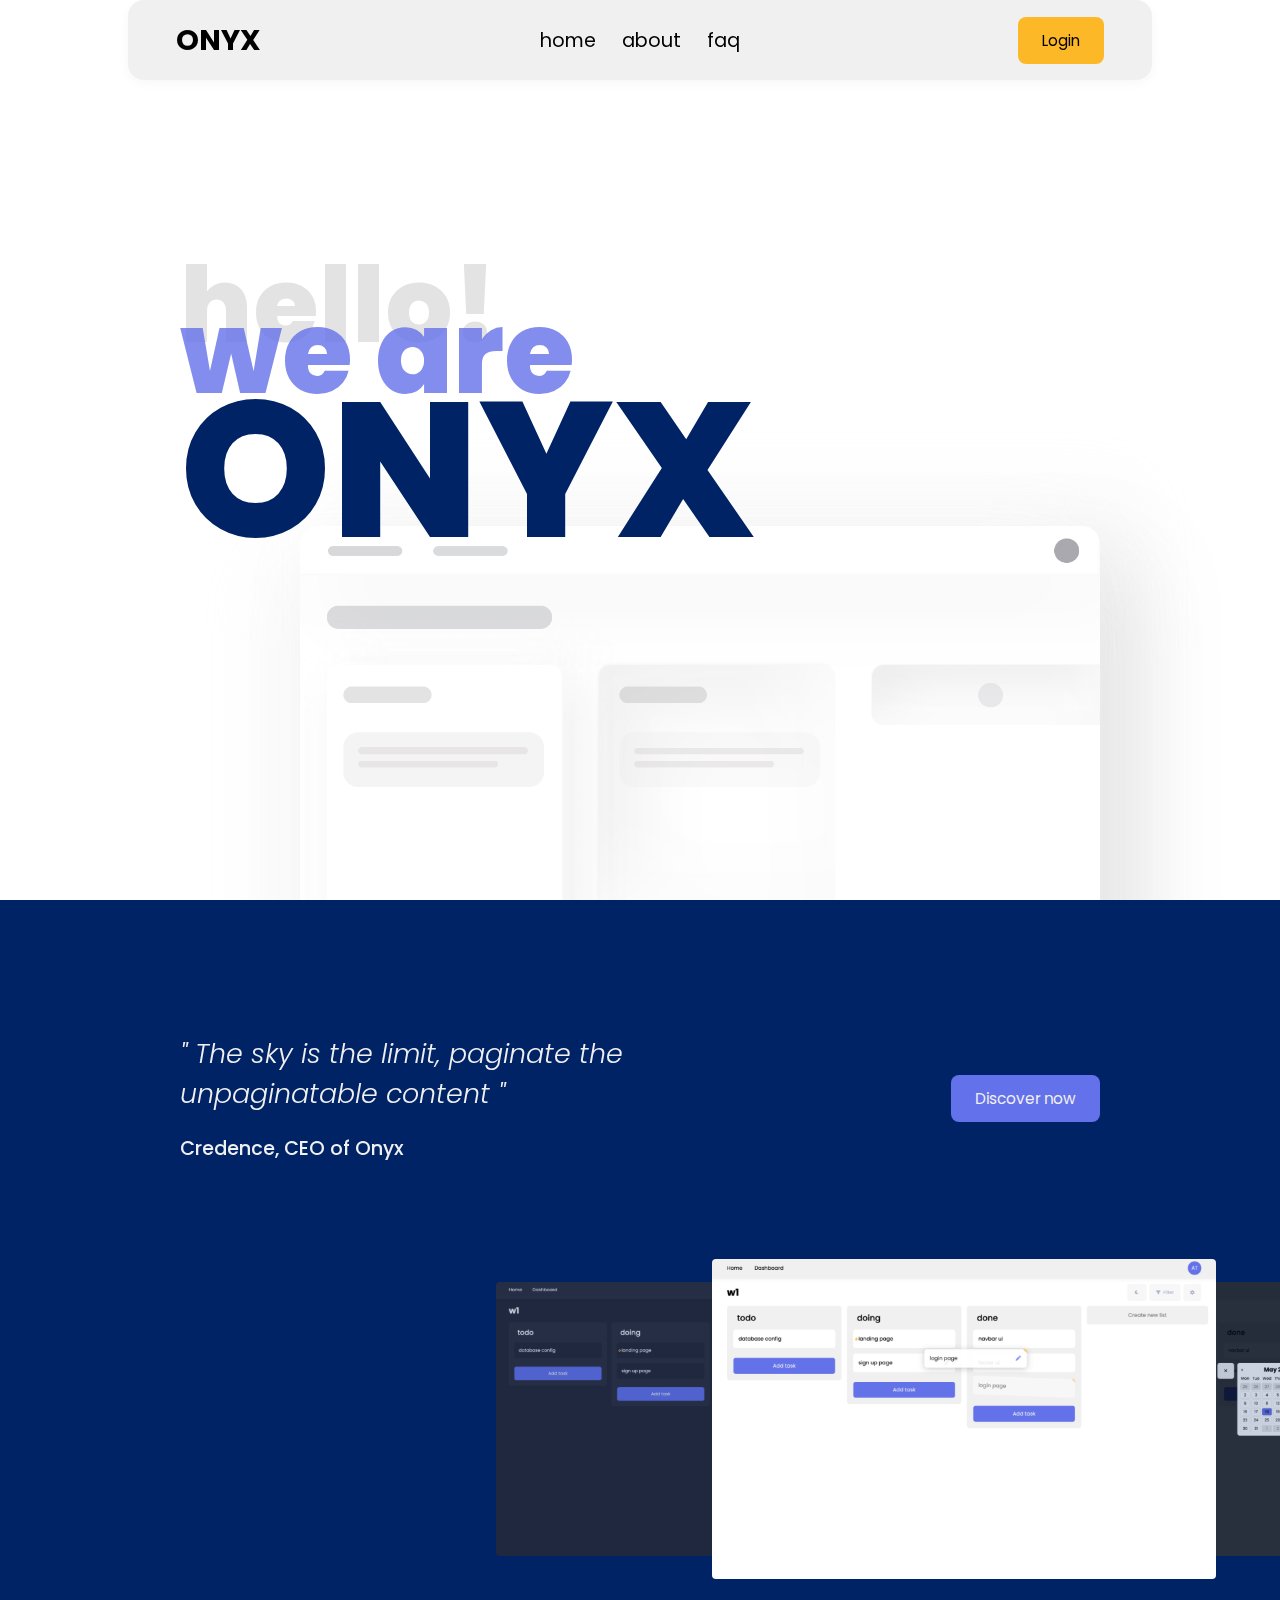
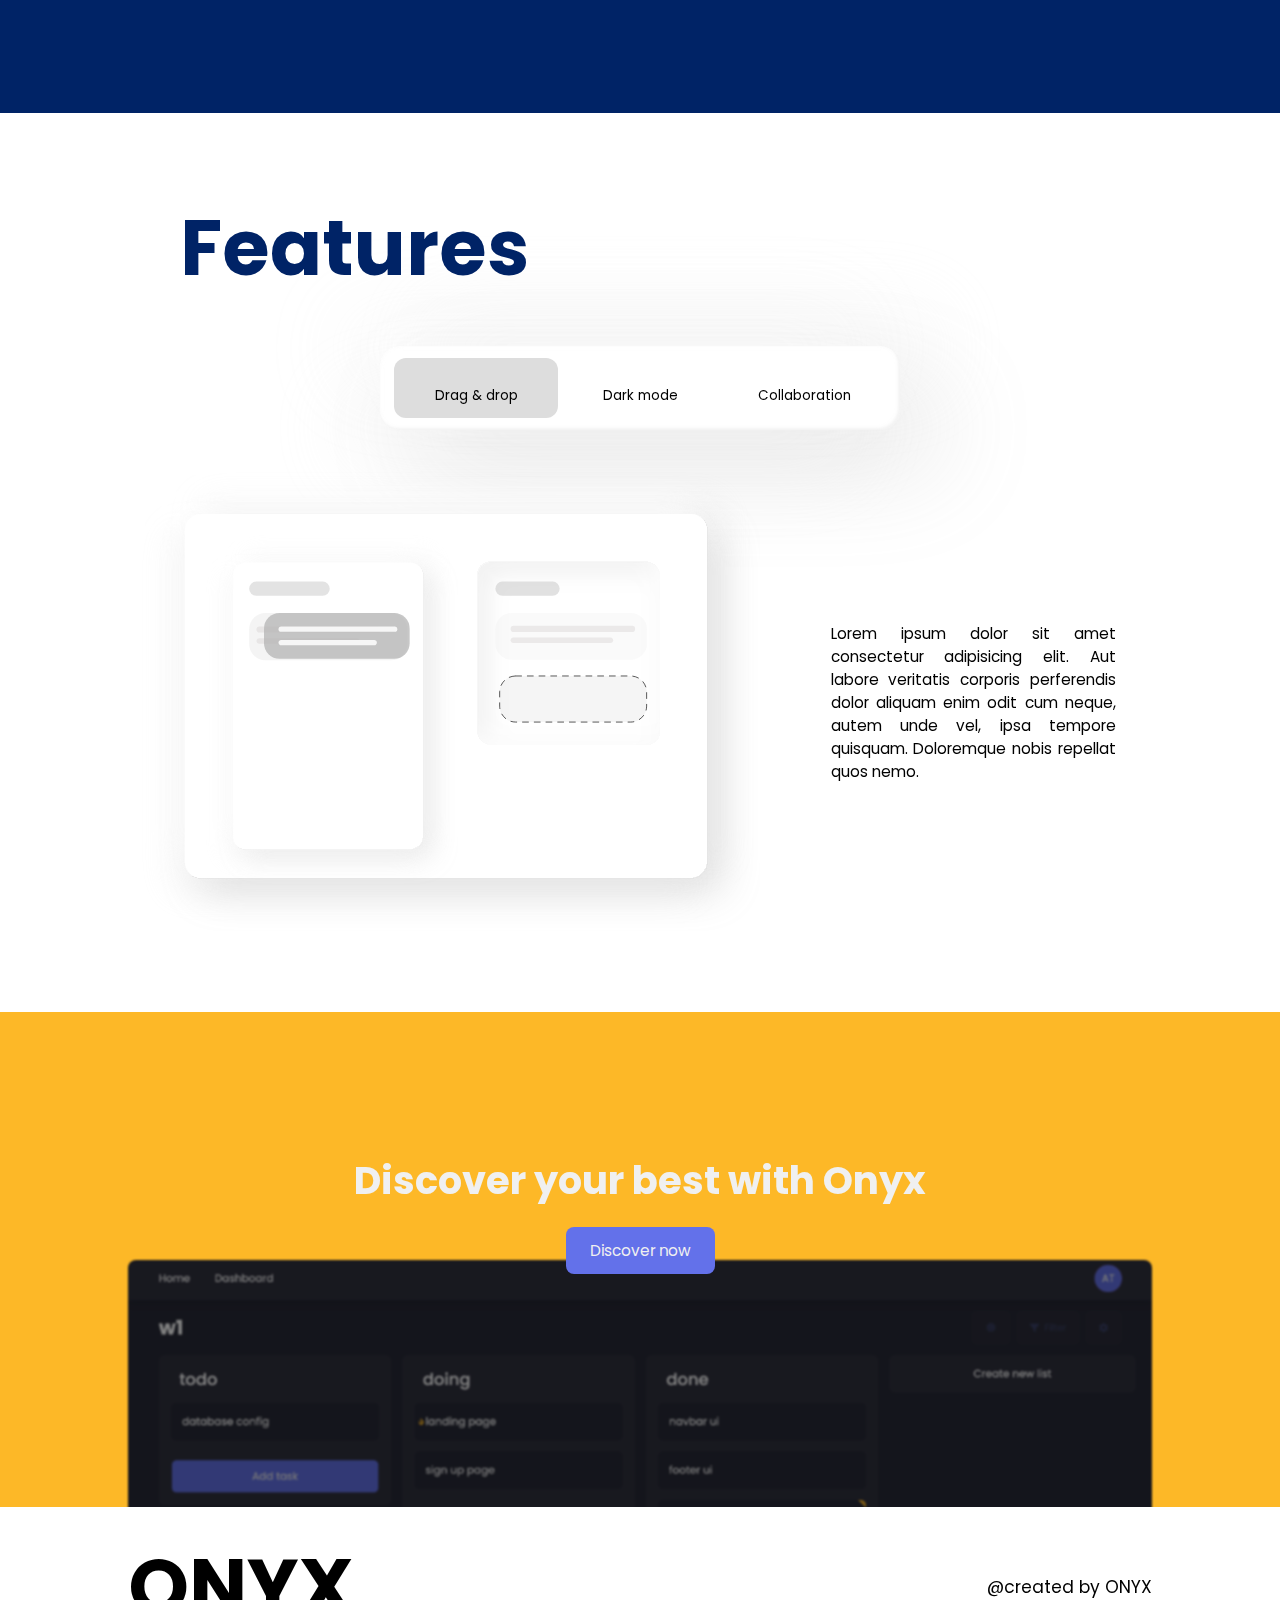
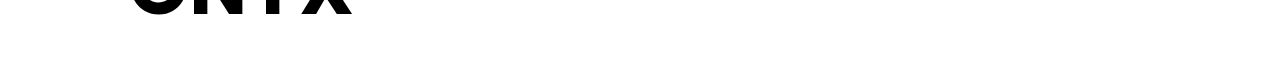
==== index.html @ b0a6ac48 "Fix UI" ====
<!DOCTYPE html>
<html lang="en">
    <head>
        <meta charset="UTF-8" />
        <meta http-equiv="X-UA-Compatible" content="IE=edge" />
        <meta name="viewport" content="width=device-width, initial-scale=1.0" />
        <title>Onyx</title>

        <link rel="preconnect" href="https://fonts.googleapis.com" />
        <link rel="preconnect" href="https://fonts.gstatic.com" crossorigin />
        <link
            href="https://fonts.googleapis.com/css2?family=Poppins:wght@100;300;400;500;600;700;800&display=swap"
            rel="stylesheet"
        />
        <link
            rel="icon"
            href="https://deciem.com/on/demandware.static/Sites-deciem-Site/-/default/dw7f9915df/images/brands-logo/theordinary_black.svg"
            type="image/x-icon"
        />
        <!-- link font awesome -->
        <link
            rel="stylesheet"
            href="https://cdnjs.cloudflare.com/ajax/libs/font-awesome/6.1.1/css/all.min.css"
            integrity="sha512-KfkfwYDsLkIlwQp6LFnl8zNdLGxu9YAA1QvwINks4PhcElQSvqcyVLLD9aMhXd13uQjoXtEKNosOWaZqXgel0g=="
            crossorigin="anonymous"
            referrerpolicy="no-referrer"
        />

        <link rel="stylesheet" href="./assets/css/homepage.css" />
        <link rel="stylesheet" href="./assets/css/homepage-responsive.css" />
        <link rel="stylesheet" href="./assets/css/navbar.css" />
        <link rel="stylesheet" href="./assets/css/base.css" />

        <script src="./assets/js/homepage.js" defer></script>
        <script src="./assets/js/navbar.js" defer></script>
    </head>
    <body>
        <header class="home__header">
            <nav class="home__navbar">
                <div class="navbar__logo">ONYX</div>

                <ul class="navbar__list">
                    <li class="navbar__item">
                        <a href="index.html" class="navbar__link">home</a>
                    </li>
                    <li class="navbar__item">
                        <a href="about.html" class="navbar__link">about</a>
                    </li>
                    <li class="navbar__item">
                        <a href="faq.html" class="navbar__link">faq</a>
                    </li>
                </ul>

                <button class="navbar__login btn">Login</button>
            </nav>
            <div class="navbar__hamburger-wrapper">
                <i class="fa-solid fa-bars navbar__hamburger"></i>
            </div>
        </header>

        <main>
            <section class="home__welcome-wrapper">
                <div class="page__wrapper">
                    <div class="text__wrapper">
                        <p class="welcome__hello-text">hello!</p>
                        <p class="welcome__weare-text">we are</p>
                        <p class="welcome__onyx-text">ONYX</p>
                    </div>
                    <img
                        src="./assets/img/homepage/welcome.png"
                        class="welcome__img flex"
                        alt="welcome.svg"
                    />
                </div>
            </section>
            <div class="space"></div>
            <section class="home__view-wrapper">
                <div class="page__wrapper">
                    <div class="view__text-wrapper">
                        <div class="content__wrapper">
                            <p class="view__text-quote">
                                " The sky is the limit, paginate the unpaginatable
                                content "
                            </p>
                            <p class="view__text-credit">Credence, CEO of Onyx</p>
                        </div>
                        <button class="discover-btn btn">Discover now</button>
                    </div>
                    <div class="view__img-wrapper">
                        <img
                            src="./assets/img/homepage/onyx_1.svg"
                            alt="onyx_1"
                            class="view__img"
                        />
                        <img
                            src="./assets/img/homepage/onyx_2.svg"
                            alt="onyx_2"
                            class="view__img"
                        />
                        <img
                            src="./assets/img/homepage/onyx_3.svg"
                            alt="onyx_3"
                            class="view__img"
                        />
                    </div>
                </div>
            </section>

            <section class="home__feature-wrapper">
                <div class="page__wrapper">
                    <h1 class="feature__heading">Features</h1>

                    <div class="feature__picker-wrapper">
                        <div class="picker__dragndrop picker__item pick">
                            <i class="fa-solid fa-arrows-up-down-left-right"></i>
                            Drag & drop
                        </div>
                        <div class="picker__darkmode picker__item">
                            <i class="fa-solid fa-moon"></i>
                            Dark mode
                        </div>
                        <div class="picker__collaboration picker__item">
                            <i class="fa-solid fa-people-arrows-left-right"></i>
                            Collaboration
                        </div>
                    </div>

                    <div class="feature__content">
                        <div class="feature__img-wrapper">
                            <img
                                src="./assets/img/homepage/dnd.svg"
                                alt="feature__img"
                                class="feature__img"
                            />
                            <img
                                src="./assets/img/homepage/task.svg"
                                alt="feature__helper-img"
                                class="feature__img-helper"
                            />
                        </div>
                        <p class="feature__paragraph">
                            Lorem ipsum dolor sit amet consectetur adipisicing elit.
                            Aut labore veritatis corporis perferendis dolor aliquam
                            enim odit cum neque, autem unde vel, ipsa tempore
                            quisquam. Doloremque nobis repellat quos nemo.
                        </p>
                    </div>
                </div>
            </section>

            <section class="home__prefooter-wrapper">
                <div class="page__wrapper">
                    <div class="home__prefooter">
                        <h1 class="prefooter__heading">
                            Discover your best with Onyx
                        </h1>
                        <button class="discover-btn btn prefooter__btn" src="./login2.html">
                            Discover now
                        </button>
                    </div>
                    <img
                        src="./assets/img/homepage/onyx_1.png"
                        alt="prefooter__img"
                        class="prefooter__img"
                    />
                </div>
            </section>
        </main>

        <footer class="footer">
            <div class="footer-wrapper">
                <div class="footer__logo">ONYX</div>
                <div class="footer__text">@created by ONYX</div>
            </div>
        </footer>
    </body>
</html>
---- assets/css/homepage.css ----
@import url("./navbar.css");
@import url("./navbar-responsive.css");
@import url("./homepage-responsive.css");
.line{
    /* display: none; */
    top: 76px;
    /* left: 459px;
    width: 65px; */
    position: fixed;
    height: 4px;
    background-color: var(--yellow);
    z-index: 1000;
}
.page__wrapper{
    max-width: 1000px;
    margin: 0 auto;
}
.space{
    height: 100vh;
}
.home__welcome-wrapper {
    position: fixed;
    top: 0;
    bottom: 0;
    z-index: -1;
    display: flex;
    flex-direction: column;
    min-width: 100%;
    margin-top: 14vh;
    /* height: auto; */
    /* position: relative; */
    overflow: hidden;
}
.text__wrapper{
    padding-left: 40px;
    position: relative;
    height: 400px;
}
.welcome__hello-text,
.welcome__weare-text,
.welcome__onyx-text {
    transform-style: preserve-3d;
    position: absolute;
    /* margin: 0 auto; */
    width: 100%;
    text-align: left;
    font-weight: 800;
    font-size: 12rem;
}

.welcome__hello-text {
    top: 100px;
    color: var(--gray);
    font-size: 11rem;
    animation: fadeIn 0.2s ease-in-out;
    z-index: -1;
    transition: 0.2s;
    opacity: 80%;
}

.welcome__weare-text {
    top: 140px;  
    color: var(--soft-pink);
    animation: fadeIn 0.6s ease-in-out;
    transition: 0.4s;
    opacity: 80%;
}

.welcome__onyx-text {
    top: 200px;
    color: var(--pink-color);
    font-size: 20rem;
    animation: fadeIn 0.9s ease-in-out;
    transition: 0.8s;
    z-index: 100;
}

.welcome__img {
    /* position: absolute; */
    width: 80%;
    top: 420px;
    left: 0;
    right: 0;
    /* margin: 0 auto; */
    margin-left: auto;
    margin-right: 0;
    margin-right: 40px;
    box-shadow: -35px 35px 70px rgba(224, 224, 224, 0.2), 35px -35px 70px rgba(224, 224, 224, 0.2), -35px -35px 70px rgba(255, 255, 255, 0.9), 35px 35px 88px rgba(224, 224, 224, 0.9), inset 1px 1px 2px rgba(255, 255, 255, 0.3), inset -1px -1px 2px rgba(224, 224, 224, 0.5);
    border-radius: 18px;
    animation: fadeIn 1.2s ease-in-out;
    /* transform: translateZ(-1px) scale(2);
    
    perspective: 300px; */
    z-index: -1;
}

.home__view-wrapper {
    height: auto;
    background-color: var(--pink-color);
    padding-bottom: 14rem;
    padding-top: 14rem;
}

.view__text-wrapper {
    /* width: 80%; */
    margin: 0 40px;
    display: flex;
    justify-content: space-between;
    align-items: center;
    /* gap: 180px; */
}

.view__text-quote {
    font-size: 2.8rem;
    color: var(--white);
    word-wrap: break-word;
    width: 80%;
    font-weight: 300;
    font-style: italic;
}

.view__text-credit{
    font-size: 2rem;
    color: var(--white);
    font-weight: 500;
    margin-top: 20px;
    /* text-align: right; */
}

.discover-btn {
    padding: 12px 24px;
    font-size: 1.8rem;
    background-color: var(--soft-pink);
    color: var(--white);
    z-index: 30;
    white-space: nowrap;
    /* position: relative; */
}

.view__img-wrapper {
    display: flex;
    align-items: center;
    justify-content: space-evenly;
    margin: 0 auto;
    padding: 10rem 40px 0;
    width: 80%;
}

.view__img {
    width: 70%;
    position: relative;
    border-radius: 4px;
}

.view__img:nth-child(1) {
    width: 60%;
    z-index: 3;
    transform: translateX(50%);
    opacity: 80%;
}

.view__img:nth-child(2) {
    z-index: 4;
    /* transform: scale(1.2); */
}

.view__img:nth-child(3) {
    width: 60%;
    z-index: 3;
    transform: translateX(-50%);
    opacity: 80%;
}

.home__feature-wrapper {
    /* height: 100vh; */
    display: flex;
    flex-direction: column;
    /* width: 80%; */
    /* margin: 0 auto; */
    padding: 8rem 2rem;
    background-color: var(--white-color);
}

.feature__heading {
    margin-left: 40px;
    font-size: 8rem;
    color: var(--pink-color);
    /* width: 100%; */
    text-align: left;
    /* margin-bottom: 48px; */
}

.feature__picker-wrapper {
    background-color: var(--white-color);
    display: grid;
    /* height: auto; */
    grid-template-columns: 1fr 1fr 1fr;
    margin: 40px 24% 20px;
    border-radius: 20px;
    padding: 12px 14px;
    /* gap: 18px; */
    box-shadow: -40px 40px 80px rgba(231, 231, 231, 0.2), 40px -40px 80px rgba(231, 231, 231, 0.2), -40px -40px 80px rgba(251, 251, 251, 0.9), 40px 40px 100px rgba(231, 231, 231, 0.9), inset 2px 2px 3px rgba(251, 251, 251, 0.3), inset -2px -2px 3px rgba(231, 231, 231, 0.5);
}

.picker__item {
    display: grid;
    place-items: center;
    font-size: 1.4rem;
    padding: 12px 0;
    /* padding: 8px 16px; */
}

.picker__item:hover {
    cursor: pointer;
    opacity: 0.7;
}
.pick{
    background-color: var(--gray);
    border-radius: 12px;
    transition: 0.3s;
}
.picker__item i {
    font-size: 2rem;
    padding: 8px;
}

.feature__content {
    padding-top: 2rem;
    display: grid;
    grid-template-columns: 2fr 1fr;
    width: 100%;
}

.feature__img {
    max-width: 620px;
}

.feature__img-helper {
    width: 146px;
    position: absolute;
    top: 144px;
    left: 124px;
    animation: flyTask 1.5s ease-in-out infinite alternate;
}

.feature__img-wrapper {
    position: relative;
}

.feature__paragraph {
    display: grid;
    padding: 24px;
    place-items: center;
    text-align: justify;
    font-size: 1.6rem;
}

.home__prefooter-wrapper {
    height: 55vh;
    padding-top: 140px;
    background-color: var(--yellow);
    display: grid;
    position: relative;
    overflow: hidden;
}

.home__prefooter {
    display: grid;
    place-items: center;
}

.prefooter__heading {
    font-size: 4rem;
    text-align: center;
    color: var(--white);
    z-index: 30;
    padding-bottom: 18px;
}

.prefooter__img {
    width: 80%;
    margin: 0 auto;
    border-radius: 8px;
    position: absolute;
    top: 50%;
    left: 0;
    right: 0;
    filter: blur(1px) brightness(50%);
}

.prefooter__btn {
    background-color: var(--soft-pink);
}


footer {
    height: 160px;
    width: 100%;
    background-color: var(--white-color);
}

.footer-wrapper {
    width: 80%;
    display: flex;
    margin: 0 auto;
    justify-content: space-between;
    align-items: center;
    height: 100%;
}

.footer__logo {
    font-size: 8rem;
    font-weight: bold;
}

.footer__text {
    font-size: 1.8rem;
}

@keyframes flyTask {
    from {
    } to {
        transform: translateY(56px) translateX(236px);
    }
}

@keyframes fadeIn {
    from {
        opacity: 0;
    } to {
        opacity: 1;
    }
}
---- assets/css/homepage-responsive.css ----
@media (max-width: 768px) {

    .home__welcome-wrapper {
        height: 100vh;
    }

    .welcome__hello-text {
        top: 180px;

        font-size: 7rem;
    }
    .welcome__weare-text {
        top: 208px;

        font-size: 8rem;
    }
    .welcome__onyx-text {
        top: 240px;
        font-size: 12rem;
    }

    .welcome__img {
        top: 380px;
    }

    .home__feature-wrapper {
        width: 100%;
        padding: 2rem;
    }

    .view__text-wrapper {
        padding-top: 10rem;
        flex-direction: column;
    }

    .view__text-quote {
        width: 90%;
        padding-bottom: 32px;
        text-align: center;
    }

    .view__img-wrapper {
        padding-top: 10rem;
    }

    .view__img:nth-child(1) {
        transform: scale(1.5);
    
    }
    
    .view__img:nth-child(2) {
        transform: scale(1.8);

    }
    
    .view__img:nth-child(3) {
        transform: scale(1.5);

    }

    .feature__picker-wrapper {
        gap: 4px;
        min-width: 100%;
        padding: 18px 48px;
    }

    .picker__item {
        padding: 0;
        text-align: center;
    }

    .feature__content {
        grid-template-columns: 1fr;
        justify-items: center;
        margin: 0 auto;
    }

    .feature__img-wrapper {
        object-position: center;
    }

    .feature__img {
        width: 300px;
    }

    .feature__paragraph {
        font-size: 1.4rem;
    }

    .feature__img-helper {
        width: 70px;
        top: 80px;
        left: 80px;
    }

    .prefooter__heading {
        font-size: 3rem;
        width: 90%;
    }

    .footer__logo {
        font-size: 4rem;
    }


    @keyframes flyTask {
        from {
        } to {
            transform: translateY(20px) translateX(70px);
        }
    }
}
---- assets/css/navbar.css ----
.home__header {
    width: 100%;
}

.home__navbar {
    display: flex !important;
    justify-content: space-between;
    align-items: center;
    padding: 0 48px;
    width: 80%;
    margin: 0;
    height: 80px;
    margin: 0 auto;
    position: fixed;
    z-index: 1000;
    top: 0;
    left: 0;
    right: 0;
    border-radius: 16px;
    background-color: var(--white);
    box-shadow: var(--task-shadow);
}

.navbar__logo {
    font-weight: bold;
    font-size: 3rem;
}

.navbar__list {
    list-style: none;
    position: absolute;
    right: 50%;
    transform: translateX(50%);
    display: flex;
    gap: 18px;
    margin: 0 auto !important;
}

.navbar__item {
    font-size: 1.4rem;
}

.navbar__link {
    display: block;
    text-decoration: none;
    font-size: 2rem;
    margin: 0 4px;
    color: var(--black);
    font-weight: 400;
}

.navbar__link:hover {
    cursor: pointer;
    opacity: 0.7;
}

.navbar__login {

    background-color: var(--yellow);
    padding: 12px 24px;
}

.navbar__hamburger-wrapper {
    position: fixed;
    font-size: 2rem;
    color: var(--yellow);
    background-color: var(--pink-color);
    border-radius: 0 8px 8px 0;
    left: 0;
    display: none;
    place-items: center;
    z-index: 1000;
    height: 48px;
    width: 48px;
    top: 12px;
}

.navbar__hamburger-wrapper i {
    display: block;
}

.navbar__hamburger-wrapper:hover {
    cursor: pointer;
}

@media (min-width: 769px) {
    .home__navbar {
        display: flex;
    }
}

@media (max-width: 768px) {
    .navbar__hamburger-wrapper {
        display: grid;
    }

    .home__navbar {
        flex-direction: column;
        justify-content: center;
        width: 100%;
        border-radius: 0;
        box-shadow: none;
        display: none;
    }

    .navbar__list {

        position: fixed;
        top: 80px;
        flex-direction: column;
        width: 100%;
        background-color: var(--white);
        gap: 0;
    }

    .navbar__item {
        padding: 0 18px;
        display: grid;
        place-items: center;
        width: 100%;
        text-align: center;
        height: 80px;
        border-top: 1px solid var(--gray);
    }

    .navbar__link {
        line-height: 80px;
        width: 100%;
    }

    .navbar__login {

        width: 100%;
        position: fixed;
        border-radius: 0;
        top: 320px;
        height: 80px;

    }

    
}
---- assets/css/base.css ----
*, *::before, *::after {
    margin: 0;
    padding: 0;
    box-sizing: border-box;
}
html{
    font-family: "Poppins", sans-serif !important;
    font-size: 60% !important;
    width: 100%;
    overflow: auto;
    scroll-behavior: smooth;
}
body {
    overflow: auto;
}
:root {
    --border-main: 8px;
    --border-sub: 8px;
    --button-border: 8px;
    --blue: #1b73e7;
    --black: #000;
    --white: #f0f0f0;
    --dark-light-white: #f1f1f1;
    --constant-white: #f1f1f1;
    --light-blue: #C4DBFA;
    --figma-gray: #f1f1f1;
    --gray: #dddddd;
    --lm-only-gray: #F7F7F7;
    --focus-gray: #ccc;
    --dark-gray: #757575;
    --red: #8C2F39;
    --light-red: #f87ea1;
    --alt-blue: #f5f8ff;
    --tan: #fffbf1;
    --task-color: #ffffff;
    --box-shadow: -24px 24px 48px rgba(217, 217, 217, 0.2), 24px -24px 48px rgba(217, 217, 217, 0.2), -24px -24px 48px rgba(255, 255, 255, 0.9), 24px 24px 60px rgba(217, 217, 217, 0.9), inset 1px 1px 2px rgba(255, 255, 255, 0.3), inset -1px -1px 2px rgba(217, 217, 217, 0.5);
    --box-shadow-engrave: 1px 1px 2px rgba(255, 255, 255, 0.3), -1px -1px 2px rgba(217, 217, 217, 0.5), inset -15px 15px 30px rgba(217, 217, 217, 0.2), inset 15px -15px 30px rgba(217, 217, 217, 0.2), inset -15px -15px 30px rgba(255, 255, 255, 0.9), inset 15px 15px 38px rgba(217, 217, 217, 0.9);
    --task-shadow: rgba(0, 0, 0, 0.034) 0px 3px 12px;
    --nav-shadow: rgba(17, 12, 46, 0.15) 0px 48px 100px 0px;

    /* Default color */
    --white-color: #ffffff;
    --pink-color: #002366;
    --hard-pink: #4E589C;
    --soft-pink: #6371EA;
    --dark: #282937;
    --yellow: #FDB827;
    --red-pastel: #D45B4A;

    /* size */
    --user-nav-height: 64px;
    --nav-height: 10rem;
    --nav-position-top: 0rem;
    --feature-bar-width: 20.6rem;
}
[data-theme="dark"] {
    --task-color: #282937;
    --white: #30313E;
    --white-color: #282937;
    --black: #fff;
    --gray: #282937;
    --dark-gray: #fff;
    --lm-only-gray: #fff;
    --blue: #fff;
    --box-shadow: -15px 15px 30px rgba(28, 29, 39, 0.2), 15px -15px 30px rgba(28, 29, 39, 0.2), -15px -15px 30px rgba(52, 53, 72, 0.9), 15px 15px 38px rgba(28, 29, 39, 0.9), inset 1px 1px 2px rgba(52, 53, 72, 0.3), inset -1px -1px 2px rgba(28, 29, 39, 0.5);
    --box-shadow-engrave: 0;
    --task-shadow: rgba(0, 0, 0, 0.103) 0px 5px 15px 0px;
}

.noselect {
    -webkit-touch-callout: none; /* iOS Safari */
      -webkit-user-select: none; /* Safari */
       -khtml-user-select: none; /* Konqueror HTML */
         -moz-user-select: none; /* Old versions of Firefox */
          -ms-user-select: none; /* Internet Explorer/Edge */
              user-select: none; /* Non-prefixed version, currently
                                    supported by Chrome, Edge, Opera and Firefox */
  }

html {
    -ms-overflow-style: -ms-autohiding-scrollbar;
}
.white{
    color: var(--white) !important;
}
.black{
    color: var(--black) !important;
}
.logo-font {
    font-family: 'Poppins', sans-serif;
    font-size: 4rem;
    font-weight: bolder;
    color: black;
    text-transform: uppercase;
}
.input-box{
    height: 100%;
    width: 30rem;
    padding: 2.25rem 2.5rem;
    margin: 0;
    border-radius: 25px;
    border: none;
}
.btn {
    border: none;
    border-radius: 8px;
    font-size: 1.6rem;
    font-weight: 400;
    font-family: 'poppins', sans-serif;
    text-align: center;
}

.btn:hover {
    transform: scale(1.04);
    cursor: pointer;
}

textarea {
    font-family: "Poppins", sans-serif !important;
    font-size: 62.5%;
    font-size: 1.4rem;
    min-height: fit-content;
}
.relative{
    position: relative;
}

.flex {
    display: flex !important;
}
.flex-center {
    align-items: center;
    justify-content: center;
}
.flex-center-leftside {
    align-items: center;
    justify-content: flex-start;
}
.flex-center-rightside {
    align-items: center;
    justify-content: flex-end;
}
.flex-center-spacebtw {
    align-items: center;
    justify-content: space-between;
}

.toast-wrapper {
    width: 100%;
    height: 64px;
    display: flex;
    flex-direction: column;
    align-items: center;
    justify-content: center;
    position: absolute;
    background-color: transparent;
    bottom: 0px;
    z-index: 9999;
    left: 0;
    right: 0;
}

.toast {
    position: relative;
    padding: 0 32px;
    background-color: var(--light-red);
    width: 100%;
}

.toast-message {
    font-weight: 400;
    line-height: 64px;
    height: 100%;
    color: var(--white);
}

.toast::before {
    content: "";
    border: 4px solid var(--red);
    position: absolute;

    left: 0;
    top: 0;
    bottom: 0;

}

.enable {
    display: block !important;
    transition: 0.3s;
}

.disable {
    display: none !important;
    transition: 1s !important;
}

::-webkit-scrollbar {
    width: 8px;
    border-radius: 16px;
    height: 8px;
    display: none;
}

::-webkit-scrollbar-track {
    background: transparent !important;
}

::-webkit-scrollbar-thumb {
    background: var(--gray);
    border-radius: 16px;
    
}

::-webkit-scrollbar-thumb:hover {
    background: var(--purple) !important;
}

.loading-wrapper {
    width: 100%; 
    height: 100vh;
    display: grid;
    position: absolute;
    z-index: 2;
    place-items: center;
    background-color: var(--white);
    visibility: visible;
    /* opacity: 1; */
    transition: all 0.3s linear;
}

.square-loading {
    width: 100px;
    height: 100px;
    background-color: var(--purple);
    border-radius: 8px;
    animation: flip 1.2s ease-in-out infinite;
}

@keyframes fadeOut {
    from {
        opacity: 1;
    }
    to {
        opacity: 0;
    }
}

@keyframes flip {
   0% {
      transform: perspective(200px) rotateX(0) rotateY(0);
   }

   50% {
      transform: perspective(200px) rotateX(180deg) rotateY(0);
   }

   100% {
      transform: perspective(200px) rotateX(180deg) rotateY(180deg);
   }
}
.input-field{
    width: 100%;
    box-sizing: border-box;
    height: 1rem;
    border-radius: 25px;
    font-size: 17px;
    font-weight: 300;
    padding: 2.5rem;
}

input {
    font-family: "Poppins", sans-serif !important;

}
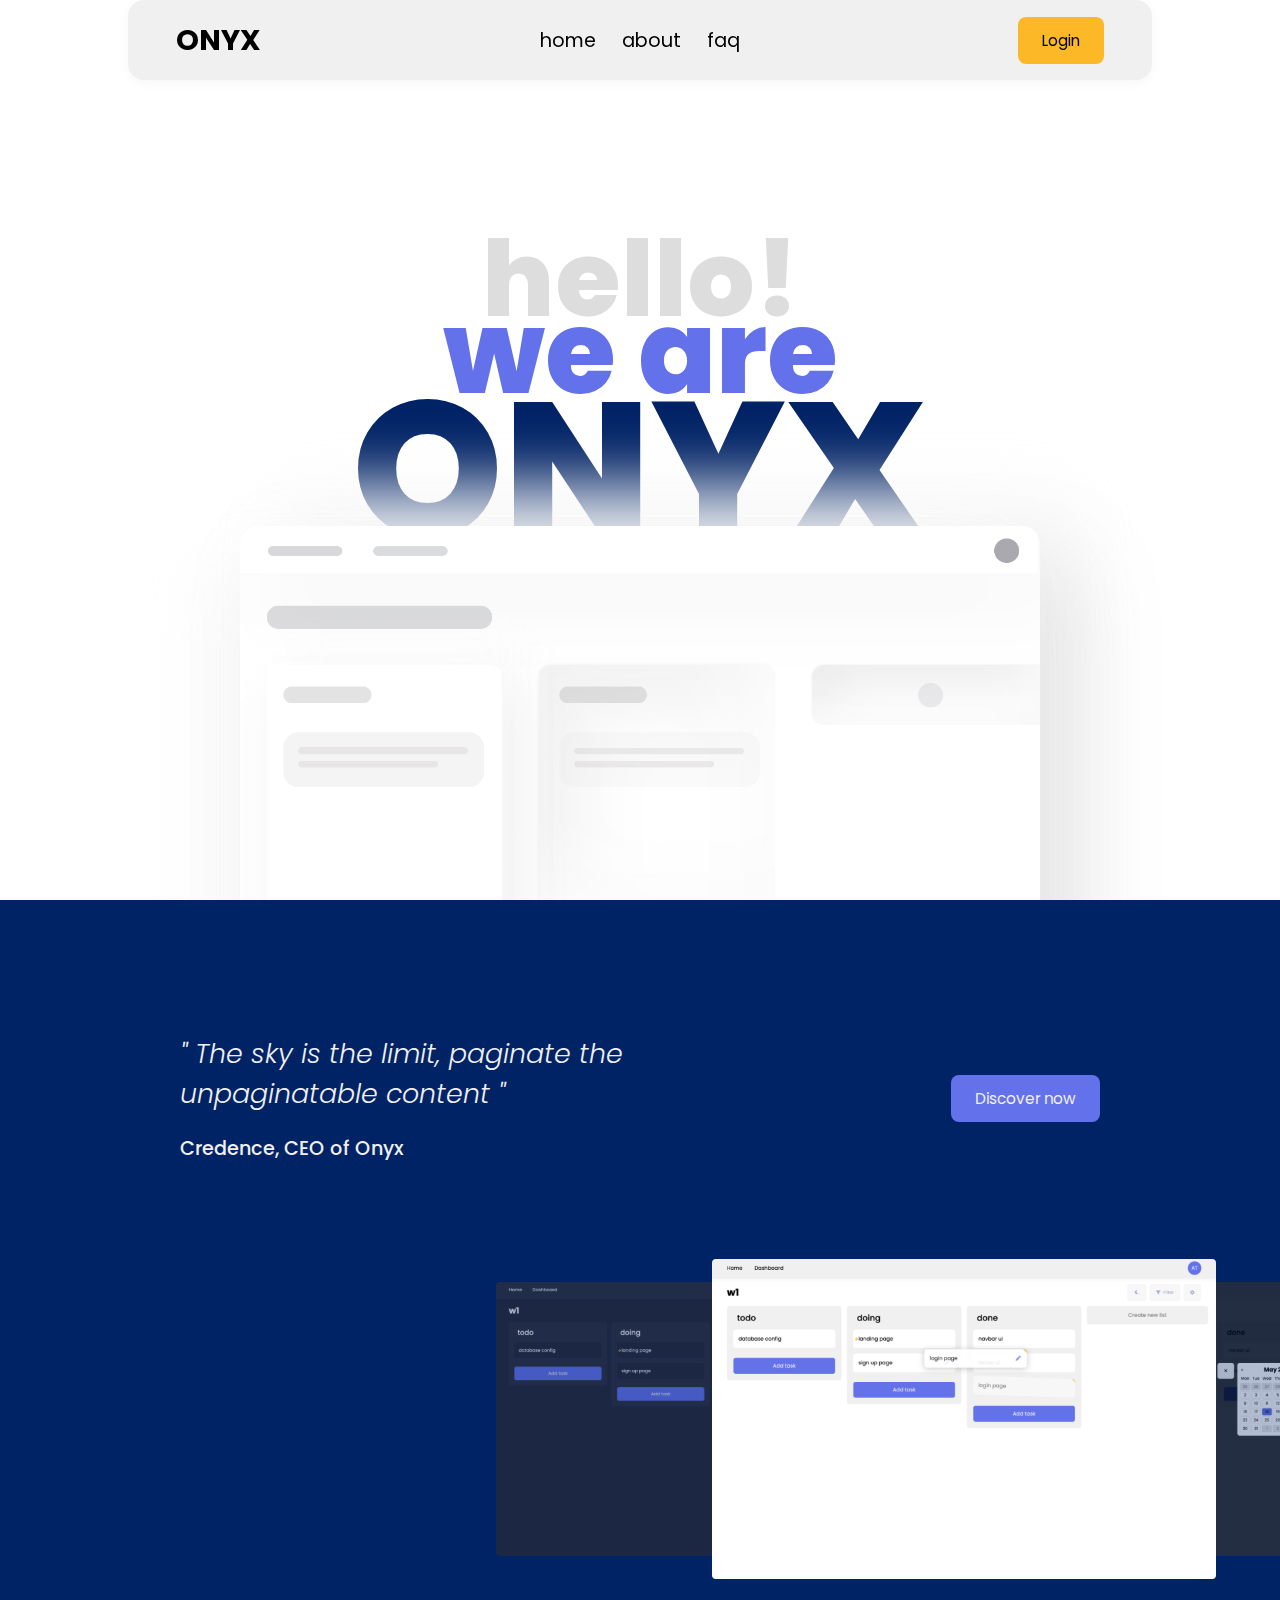
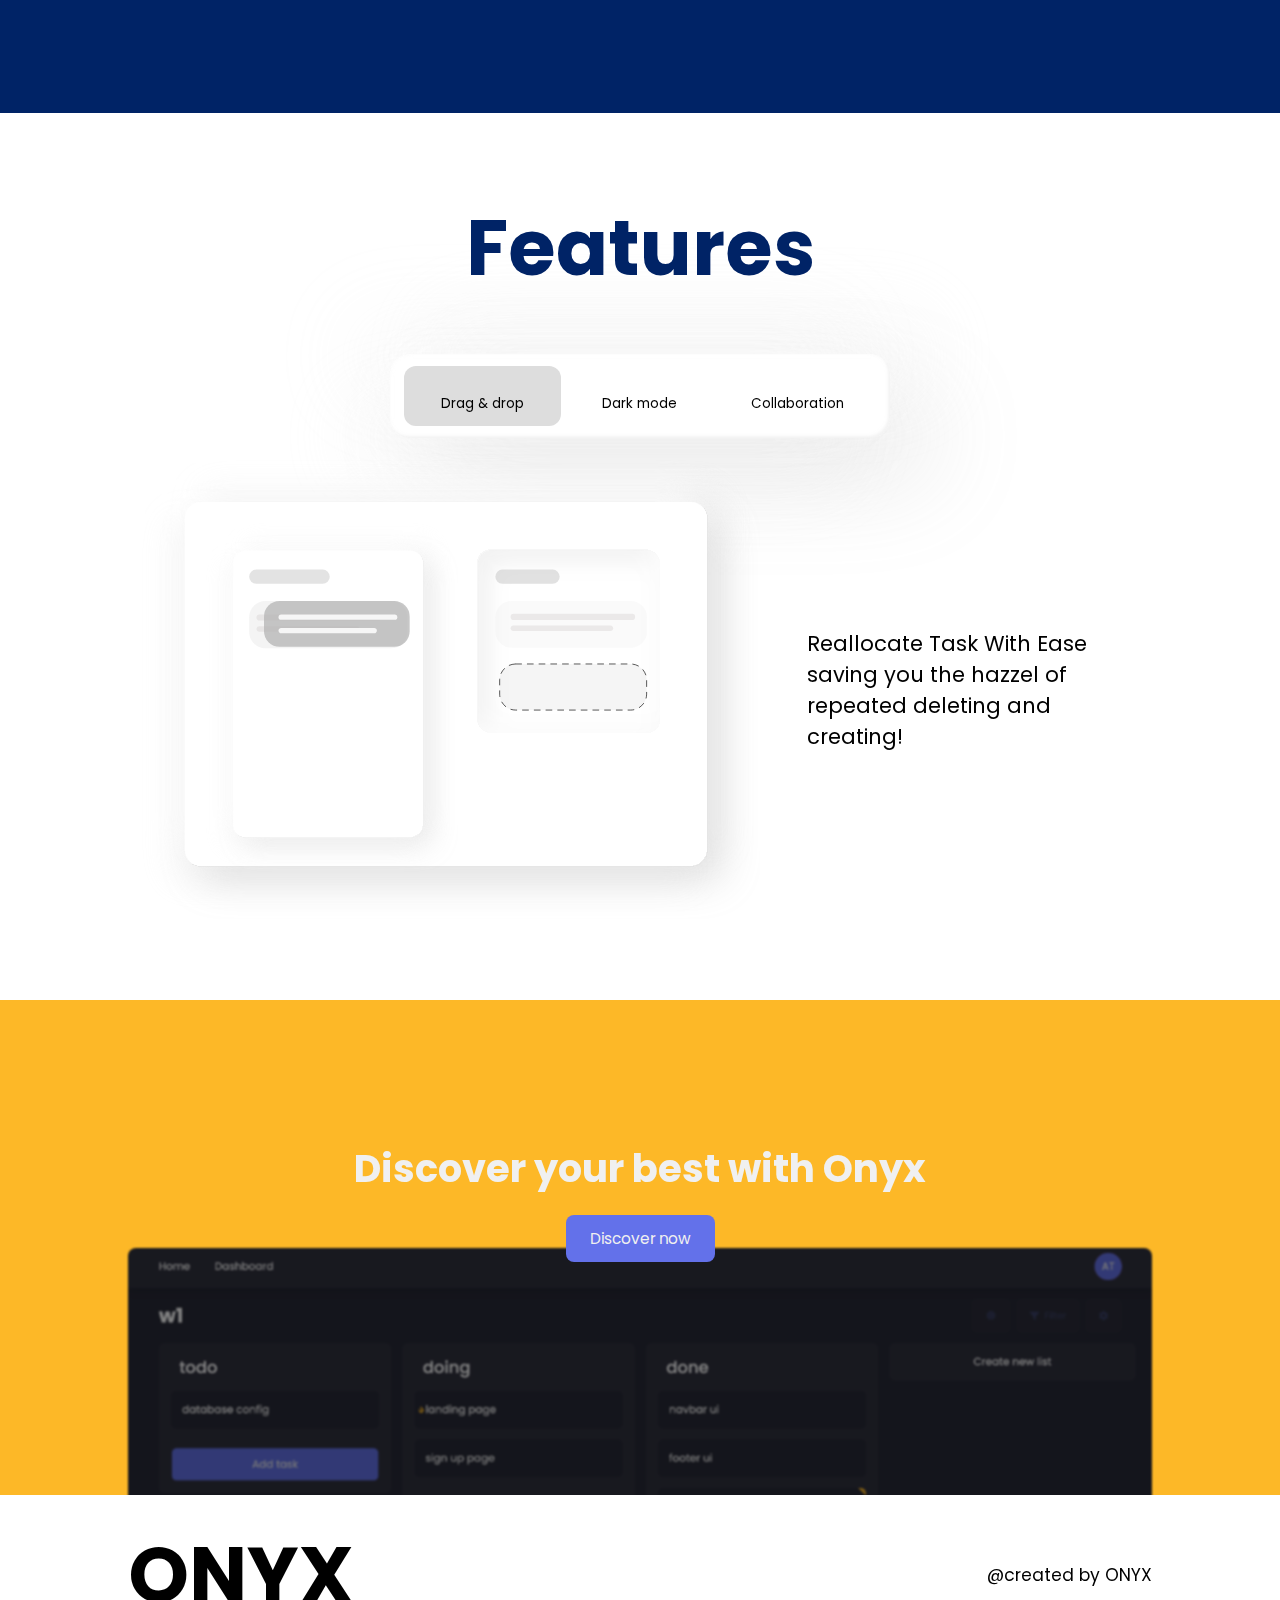
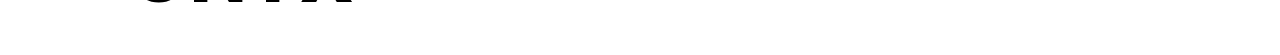
==== commit dc9bfe77: "Fix" ====
--- a/index.html
+++ b/index.html
@@ -4,6 +4,10 @@
         <meta charset="UTF-8" />
         <meta http-equiv="X-UA-Compatible" content="IE=edge" />
         <meta name="viewport" content="width=device-width, initial-scale=1.0" />
+        <meta http-equiv='cache-control' content='no-cache'>
+        <meta http-equiv='expires' content='-1'>
+        <meta http-equiv='pragma' content='no-cache'>
+
         <title>Onyx</title>
 
         <link rel="preconnect" href="https://fonts.googleapis.com" />
@@ -31,6 +35,7 @@
         <link rel="stylesheet" href="./assets/css/navbar.css" />
         <link rel="stylesheet" href="./assets/css/base.css" />
 
+        <script src="./assets/js/config.js" defer></script>
         <script src="./assets/js/homepage.js" defer></script>
         <script src="./assets/js/navbar.js" defer></script>
     </head>
@@ -68,7 +73,7 @@
                     </div>
                     <img
                         src="./assets/img/homepage/welcome.png"
-                        class="welcome__img flex"
+                        class="welcome__img"
                         alt="welcome.svg"
                     />
                 </div>
@@ -139,10 +144,7 @@
                             />
                         </div>
                         <p class="feature__paragraph">
-                            Lorem ipsum dolor sit amet consectetur adipisicing elit.
-                            Aut labore veritatis corporis perferendis dolor aliquam
-                            enim odit cum neque, autem unde vel, ipsa tempore
-                            quisquam. Doloremque nobis repellat quos nemo.
+                            Reallocate Task With Ease saving you the hazzel of repeated deleting and creating!
                         </p>
                     </div>
                 </div>
--- a/assets/css/homepage.css
+++ b/assets/css/homepage.css
@@ -1,6 +1,4 @@
-@import url("./navbar.css");
-@import url("./navbar-responsive.css");
-@import url("./homepage-responsive.css");
+
 .line{
     /* display: none; */
     top: 76px;
@@ -12,6 +10,7 @@
     z-index: 1000;
 }
 .page__wrapper{
+    width: 100%;
     max-width: 1000px;
     margin: 0 auto;
 }
@@ -27,12 +26,9 @@
     flex-direction: column;
     min-width: 100%;
     margin-top: 14vh;
-    /* height: auto; */
-    /* position: relative; */
     overflow: hidden;
 }
 .text__wrapper{
-    padding-left: 40px;
     position: relative;
     height: 400px;
 }
@@ -41,29 +37,27 @@
 .welcome__onyx-text {
     transform-style: preserve-3d;
     position: absolute;
-    /* margin: 0 auto; */
     width: 100%;
-    text-align: left;
+    text-align: center;
     font-weight: 800;
     font-size: 12rem;
+    z-index: -1;
 }
 
 .welcome__hello-text {
-    top: 100px;
+    top: 74px;
     color: var(--gray);
     font-size: 11rem;
     animation: fadeIn 0.2s ease-in-out;
     z-index: -1;
     transition: 0.2s;
-    opacity: 80%;
 }
 
 .welcome__weare-text {
     top: 140px;  
     color: var(--soft-pink);
+    transition: 0.4s;
     animation: fadeIn 0.6s ease-in-out;
-    transition: 0.4s;
-    opacity: 80%;
 }
 
 .welcome__onyx-text {
@@ -72,26 +66,19 @@
     font-size: 20rem;
     animation: fadeIn 0.9s ease-in-out;
     transition: 0.8s;
-    z-index: 100;
+
+
 }
 
 .welcome__img {
-    /* position: absolute; */
-    width: 80%;
-    top: 420px;
-    left: 0;
-    right: 0;
-    /* margin: 0 auto; */
-    margin-left: auto;
-    margin-right: 0;
-    margin-right: 40px;
+    display: flex;
+    width: 80%;
+    margin: 0 auto;
     box-shadow: -35px 35px 70px rgba(224, 224, 224, 0.2), 35px -35px 70px rgba(224, 224, 224, 0.2), -35px -35px 70px rgba(255, 255, 255, 0.9), 35px 35px 88px rgba(224, 224, 224, 0.9), inset 1px 1px 2px rgba(255, 255, 255, 0.3), inset -1px -1px 2px rgba(224, 224, 224, 0.5);
     border-radius: 18px;
     animation: fadeIn 1.2s ease-in-out;
-    /* transform: translateZ(-1px) scale(2);
-    
-    perspective: 300px; */
-    z-index: -1;
+    position: relative;
+    z-index: 1;
 }
 
 .home__view-wrapper {
@@ -99,6 +86,7 @@
     background-color: var(--pink-color);
     padding-bottom: 14rem;
     padding-top: 14rem;
+    overflow: hidden;
 }
 
 .view__text-wrapper {
@@ -134,7 +122,6 @@
     color: var(--white);
     z-index: 30;
     white-space: nowrap;
-    /* position: relative; */
 }
 
 .view__img-wrapper {
@@ -156,7 +143,7 @@
     width: 60%;
     z-index: 3;
     transform: translateX(50%);
-    opacity: 80%;
+    opacity: 0.7;
 }
 
 .view__img:nth-child(2) {
@@ -168,7 +155,7 @@
     width: 60%;
     z-index: 3;
     transform: translateX(-50%);
-    opacity: 80%;
+    opacity: 0.7;
 }
 
 .home__feature-wrapper {
@@ -182,12 +169,11 @@
 }
 
 .feature__heading {
-    margin-left: 40px;
+
     font-size: 8rem;
     color: var(--pink-color);
-    /* width: 100%; */
-    text-align: left;
-    /* margin-bottom: 48px; */
+    text-align: center;
+    margin-bottom: 48px;
 }
 
 .feature__picker-wrapper {
@@ -195,9 +181,10 @@
     display: grid;
     /* height: auto; */
     grid-template-columns: 1fr 1fr 1fr;
-    margin: 40px 24% 20px;
+    margin: 0 auto;
     border-radius: 20px;
     padding: 12px 14px;
+    width: 50%;
     /* gap: 18px; */
     box-shadow: -40px 40px 80px rgba(231, 231, 231, 0.2), 40px -40px 80px rgba(231, 231, 231, 0.2), -40px -40px 80px rgba(251, 251, 251, 0.9), 40px 40px 100px rgba(231, 231, 231, 0.9), inset 2px 2px 3px rgba(251, 251, 251, 0.3), inset -2px -2px 3px rgba(231, 231, 231, 0.5);
 }
@@ -250,9 +237,10 @@
 .feature__paragraph {
     display: grid;
     padding: 24px;
+    padding-left: 0;
     place-items: center;
-    text-align: justify;
-    font-size: 1.6rem;
+    /* text-align: right; */
+    font-size: 2.2rem;
 }
 
 .home__prefooter-wrapper {
--- a/assets/css/homepage-responsive.css
+++ b/assets/css/homepage-responsive.css
@@ -2,25 +2,41 @@
 
     .home__welcome-wrapper {
         height: 100vh;
+        margin: 0;
+    }
+
+    .welcome__hello-text,
+    .welcome__weare-text,
+    .welcome__onyx-text {
+
     }
 
     .welcome__hello-text {
-        top: 180px;
-
+        top: 41vh;
+        height: fit-content;
+        position: relative;
         font-size: 7rem;
     }
     .welcome__weare-text {
-        top: 208px;
-
+        top: 44vh;
+        height: fit-content;
         font-size: 8rem;
     }
     .welcome__onyx-text {
-        top: 240px;
+        height: fit-content;
+        top: 47vh;
         font-size: 12rem;
+    }
+
+    .text__wrapper {
+        /* height: 100vh; */
+        /* display: grid; */
+        /* place-items: center; */
     }
 
     .welcome__img {
         top: 380px;
+        display: none;
     }
 
     .home__feature-wrapper {
@@ -28,15 +44,27 @@
         padding: 2rem;
     }
 
+    .home__view-wrapper {
+        padding-top: 8rem;
+        padding-bottom: 8rem;
+        
+    }
+
     .view__text-wrapper {
-        padding-top: 10rem;
+        /* padding-top: 10rem; */
         flex-direction: column;
     }
 
     .view__text-quote {
         width: 90%;
-        padding-bottom: 32px;
+        padding-bottom: 8px;
         text-align: center;
+        margin: 0 auto;
+    }
+
+    .view__text-credit {
+        text-align: center;
+        margin-bottom: 18px;
     }
 
     .view__img-wrapper {
@@ -61,7 +89,7 @@
     .feature__picker-wrapper {
         gap: 4px;
         min-width: 100%;
-        padding: 18px 48px;
+        /* padding: 18px 48px; */
     }
 
     .picker__item {
@@ -77,6 +105,11 @@
 
     .feature__img-wrapper {
         object-position: center;
+    }
+
+    .feature__heading {
+        font-size: 6rem;
+        padding-top: 4rem;
     }
 
     .feature__img {
--- a/assets/css/navbar.css
+++ b/assets/css/navbar.css
@@ -3,7 +3,7 @@
 }
 
 .home__navbar {
-    display: flex !important;
+    display: none;
     justify-content: space-between;
     align-items: center;
     padding: 0 48px;
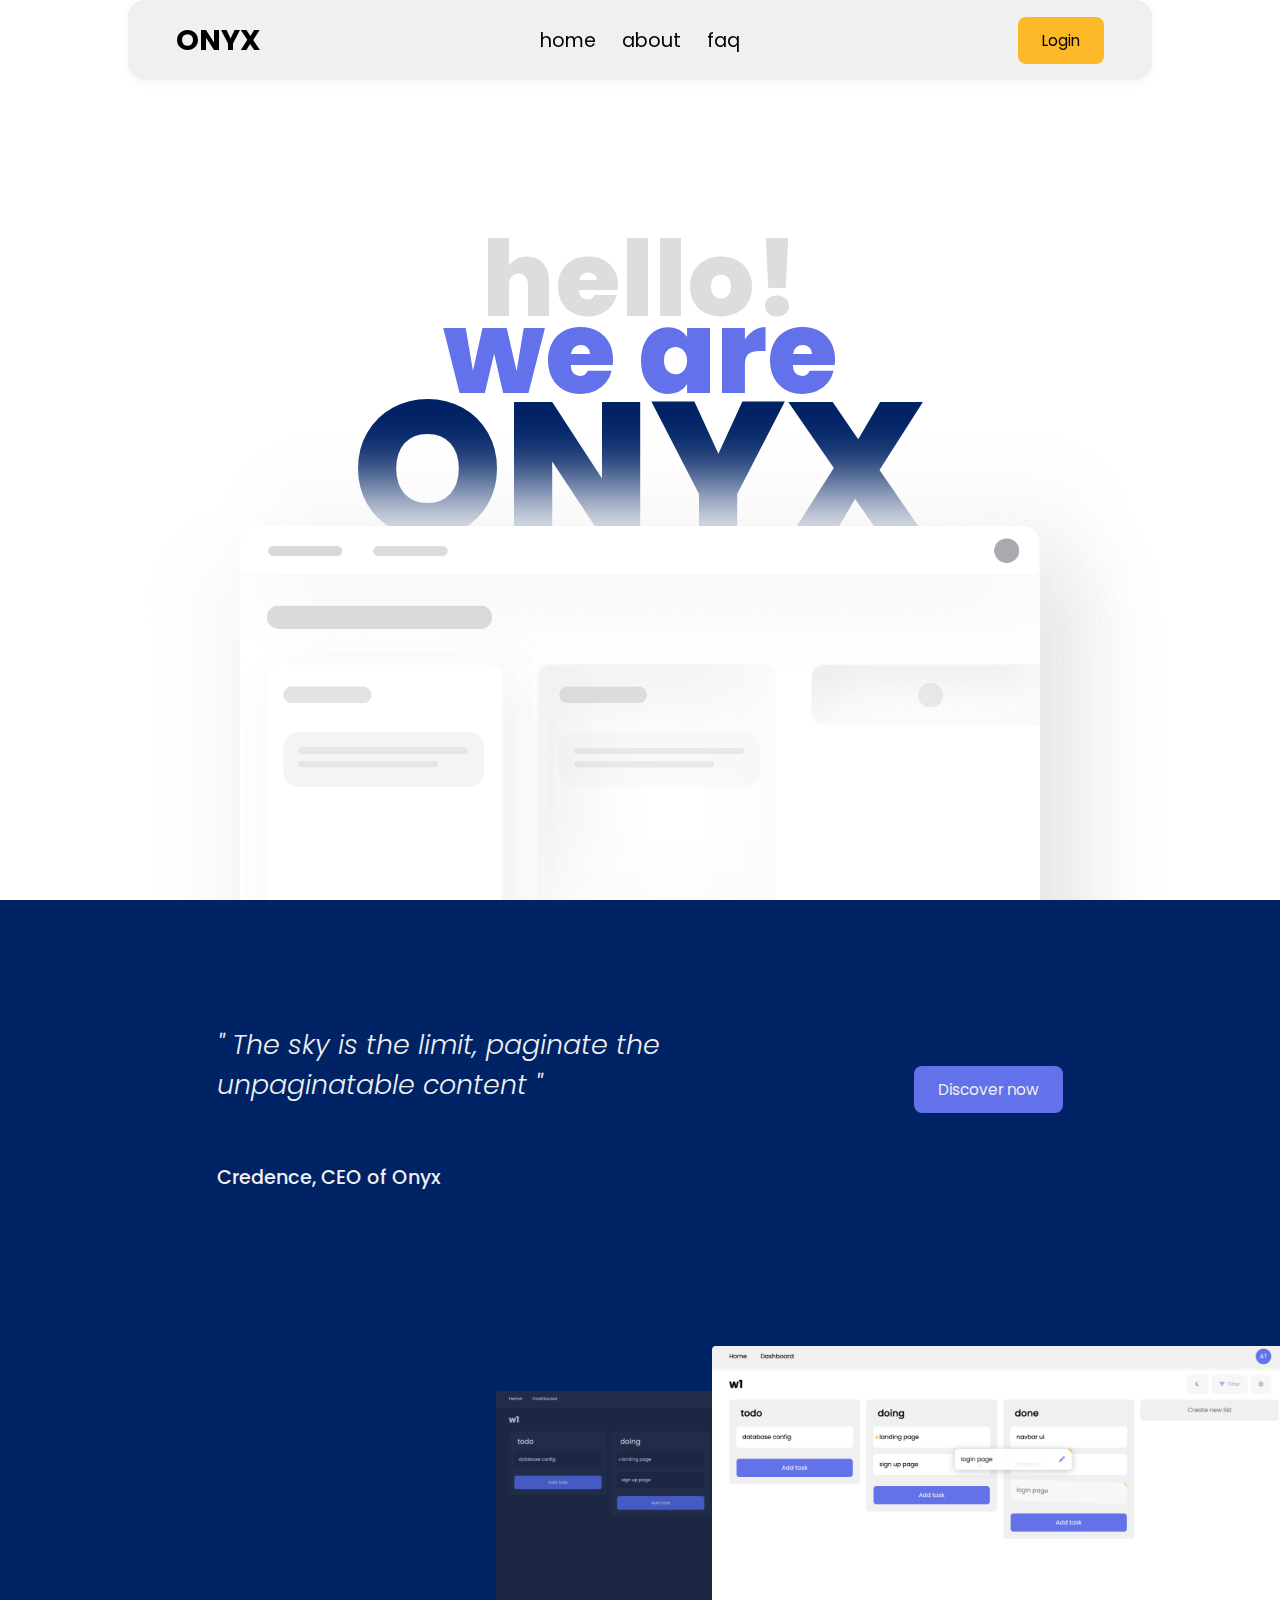
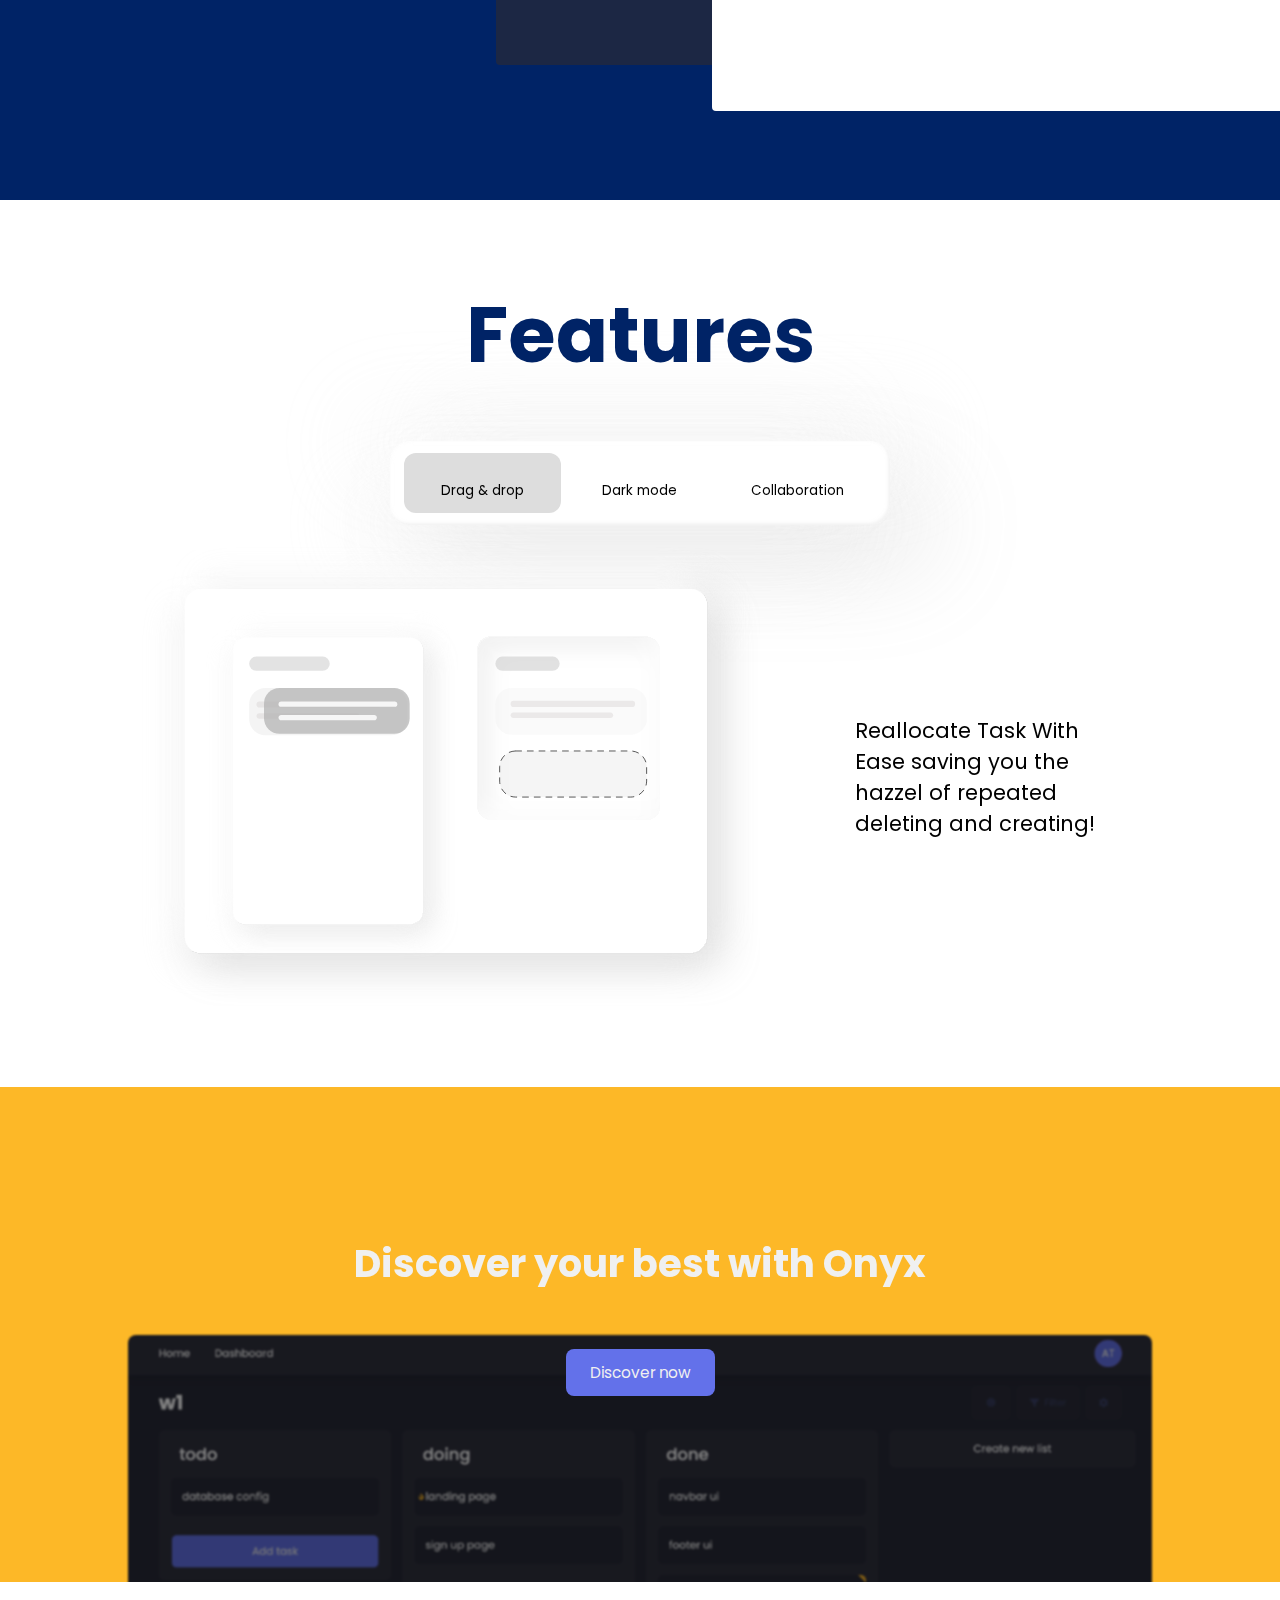
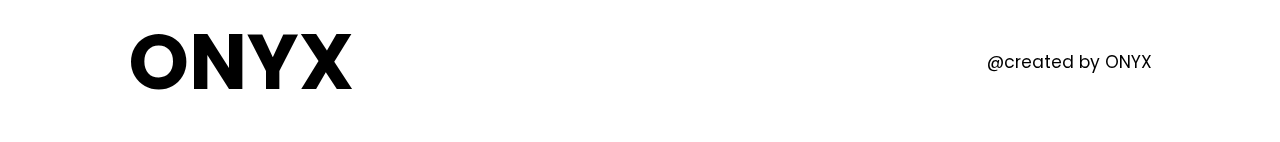
==== commit 89e45a25: "Add slide down icon" ====
--- a/index.html
+++ b/index.html
@@ -76,6 +76,7 @@
                         class="welcome__img"
                         alt="welcome.svg"
                     />
+                    <i class="fa-solid fa-angle-down home__scroll-down"></i>
                 </div>
             </section>
             <div class="space"></div>
--- a/assets/css/homepage.css
+++ b/assets/css/homepage.css
@@ -28,6 +28,25 @@
     margin-top: 14vh;
     overflow: hidden;
 }
+
+.home__scroll-down {
+    display: none;
+    position: fixed;
+    font-size: 4rem;
+    top: 90vh;
+    right: 50%;
+    transform: translateX(50%);
+    animation: forSlideDownIcon 0.8s alternate infinite;
+}
+
+@keyframes forSlideDownIcon {
+    from {
+    } to {
+        transform: translateX(50%) translateY(18px);
+
+    }
+}
+
 .text__wrapper{
     position: relative;
     height: 400px;
@@ -82,16 +101,17 @@
 }
 
 .home__view-wrapper {
-    height: auto;
+    height: 100vh;
     background-color: var(--pink-color);
-    padding-bottom: 14rem;
-    padding-top: 14rem;
+    /* padding-bottom: 14rem;
+    padding-top: 14rem; */
     overflow: hidden;
 }
 
 .view__text-wrapper {
     /* width: 80%; */
-    margin: 0 40px;
+    margin: 4rem 8rem;
+    margin-top: 9rem;
     display: flex;
     justify-content: space-between;
     align-items: center;
@@ -105,6 +125,8 @@
     width: 80%;
     font-weight: 300;
     font-style: italic;
+    padding: 4rem 0;
+
 }
 
 .view__text-credit{
@@ -122,6 +144,7 @@
     color: var(--white);
     z-index: 30;
     white-space: nowrap;
+    margin: 4rem 0;
 }
 
 .view__img-wrapper {
@@ -134,7 +157,8 @@
 }
 
 .view__img {
-    width: 70%;
+    margin-top: 2rem;
+    width: 80%;
     position: relative;
     border-radius: 4px;
 }
@@ -237,19 +261,18 @@
 .feature__paragraph {
     display: grid;
     padding: 24px;
-    padding-left: 0;
+    padding-left: 48px;
     place-items: center;
-    /* text-align: right; */
     font-size: 2.2rem;
 }
 
 .home__prefooter-wrapper {
     height: 55vh;
-    padding-top: 140px;
     background-color: var(--yellow);
     display: grid;
     position: relative;
     overflow: hidden;
+    place-items: center;
 }
 
 .home__prefooter {
--- a/assets/css/homepage-responsive.css
+++ b/assets/css/homepage-responsive.css
@@ -9,6 +9,10 @@
     .welcome__weare-text,
     .welcome__onyx-text {
 
+    }
+
+    .home__scroll-down {
+        display: block;
     }
 
     .welcome__hello-text {
@@ -45,7 +49,7 @@
     }
 
     .home__view-wrapper {
-        padding-top: 8rem;
+        padding-top: 2rem;
         padding-bottom: 8rem;
         
     }
@@ -56,7 +60,7 @@
     }
 
     .view__text-quote {
-        width: 90%;
+        width: 100%;
         padding-bottom: 8px;
         text-align: center;
         margin: 0 auto;
@@ -68,7 +72,13 @@
     }
 
     .view__img-wrapper {
-        padding-top: 10rem;
+        padding-top: 2rem;
+    }
+
+    .view__img {
+
+
+        width: 60%;
     }
 
     .view__img:nth-child(1) {
@@ -93,8 +103,9 @@
     }
 
     .picker__item {
-        padding: 0;
+        padding: 18px 0;
         text-align: center;
+
     }
 
     .feature__content {
@@ -118,6 +129,8 @@
 
     .feature__paragraph {
         font-size: 1.4rem;
+        padding: 48px 0;
+        width: 70%;
     }
 
     .feature__img-helper {
--- a/assets/css/base.css
+++ b/assets/css/base.css
@@ -12,6 +12,11 @@
 }
 body {
     overflow: auto;
+}
+.page__wrapper{
+    width: 100%;
+    max-width: 1000px;
+    margin: 0 auto;
 }
 :root {
     --border-main: 8px;
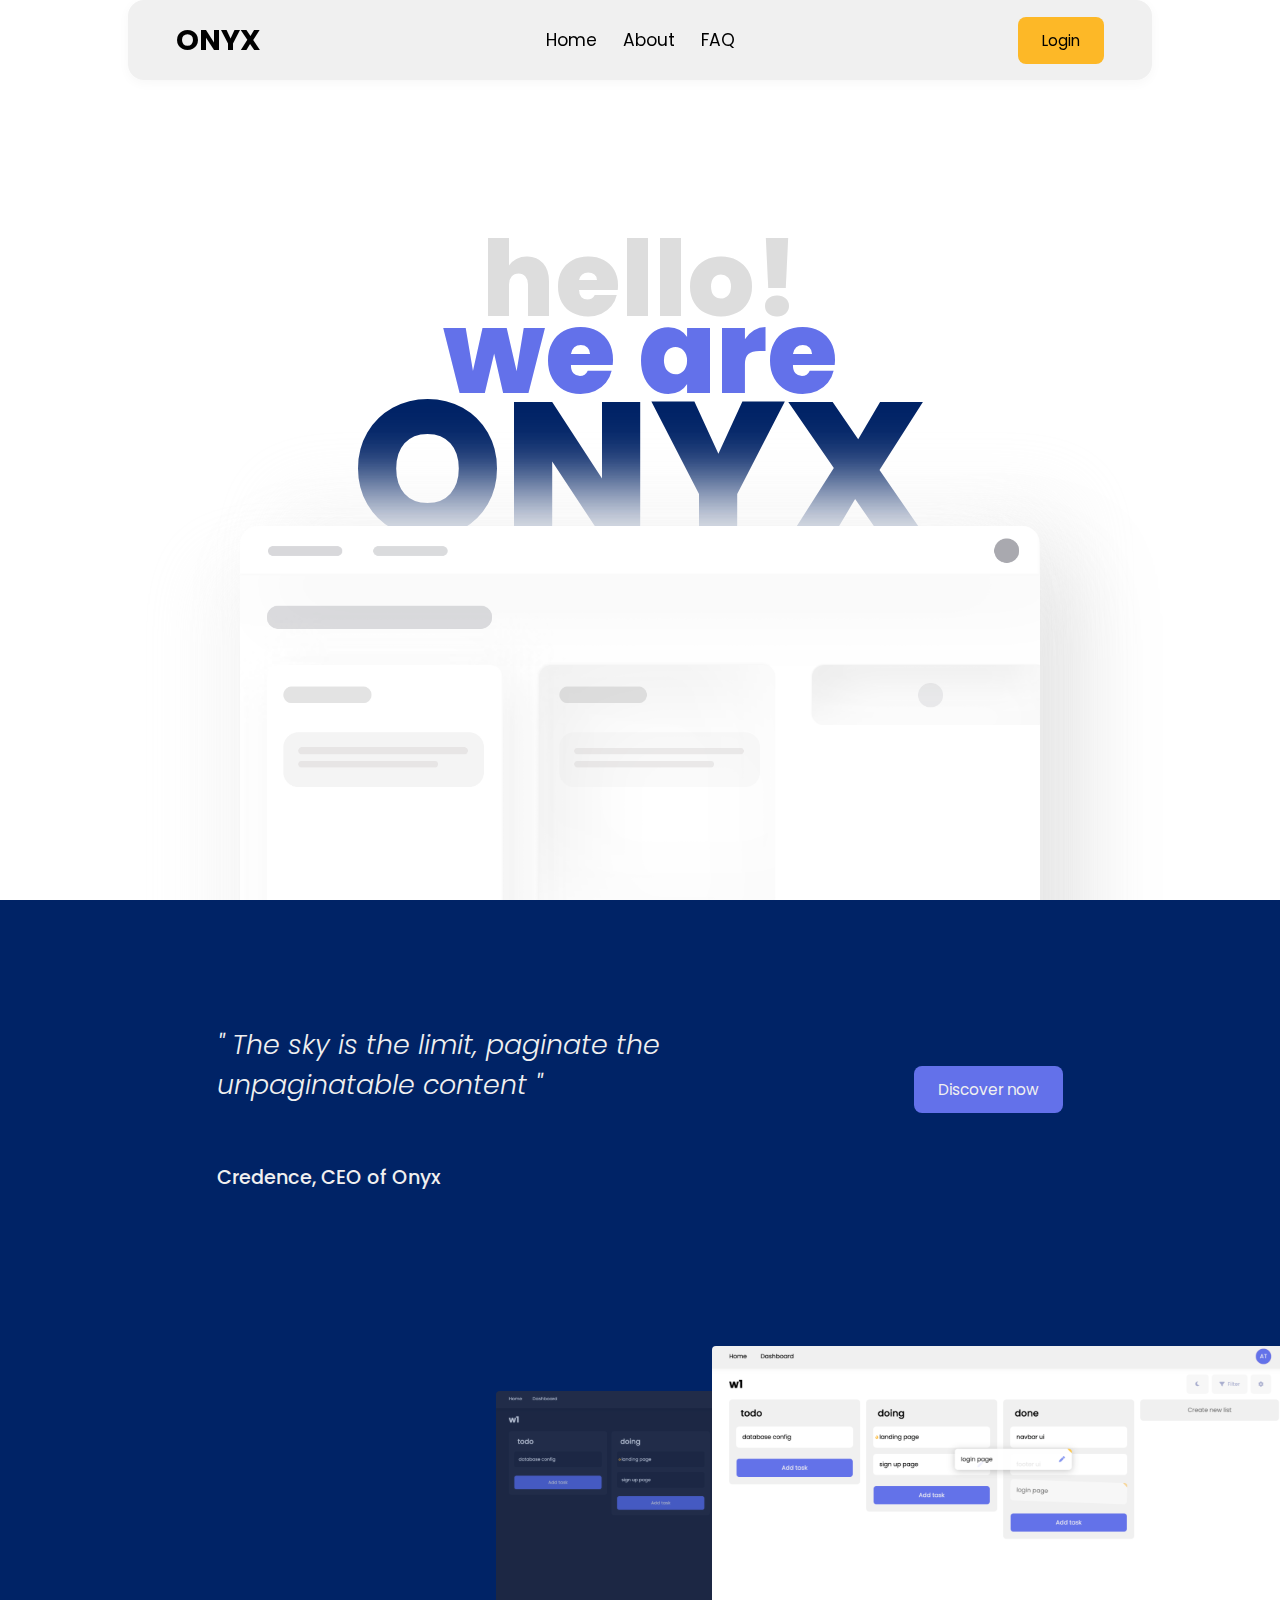
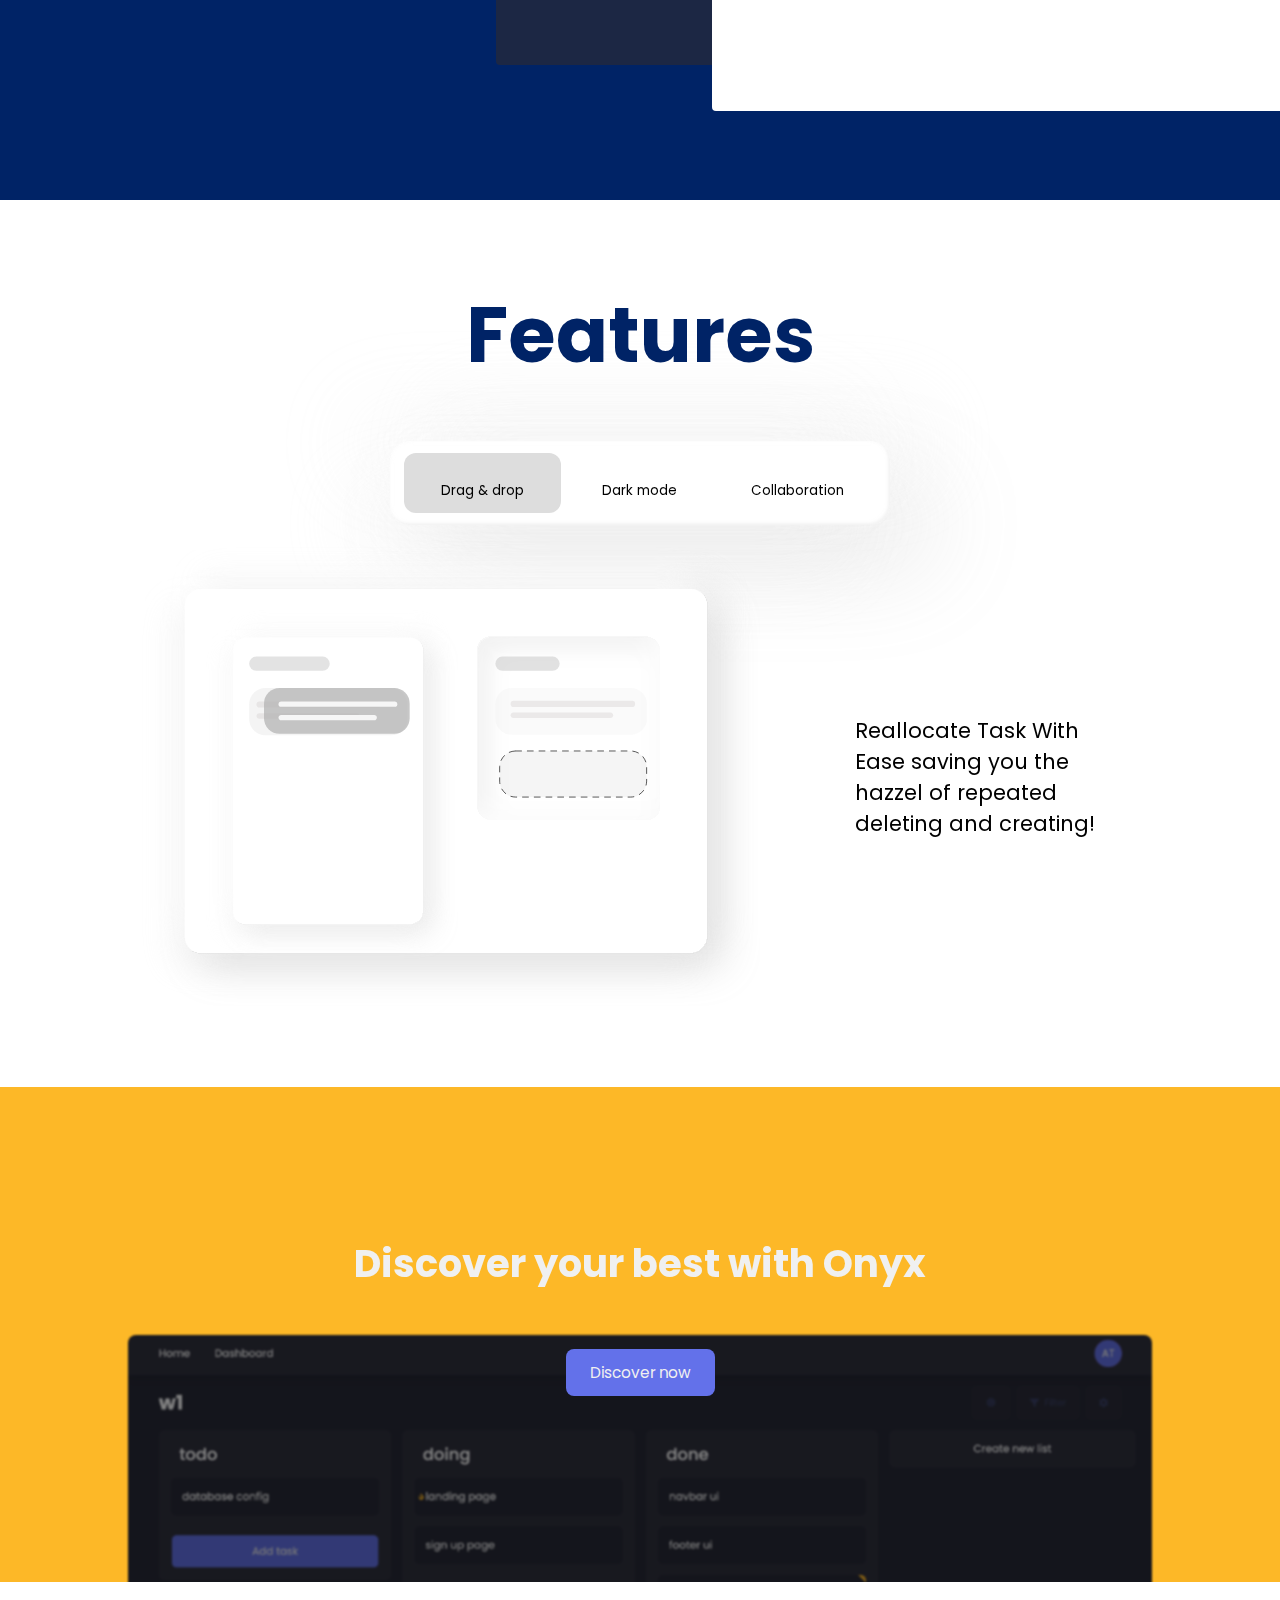
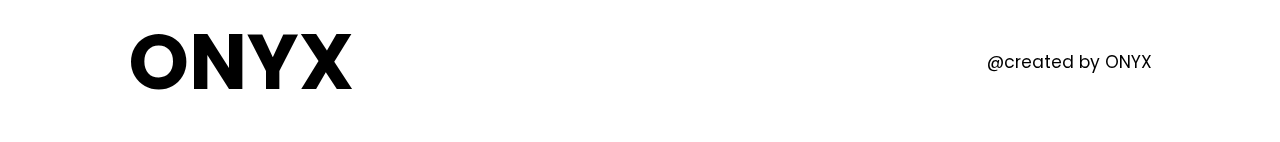
==== commit 52c0547e: "onyx nma no la lam" ====
--- a/index.html
+++ b/index.html
@@ -52,7 +52,7 @@
                         <a href="about.html" class="navbar__link">about</a>
                     </li>
                     <li class="navbar__item">
-                        <a href="faq.html" class="navbar__link">faq</a>
+                        <a href="faq.html" class="navbar__link">FAQ</a>
                     </li>
                 </ul>
 
@@ -157,7 +157,7 @@
                         <h1 class="prefooter__heading">
                             Discover your best with Onyx
                         </h1>
-                        <button class="discover-btn btn prefooter__btn" src="./login2.html">
+                        <button class="discover-btn btn prefooter__btn" src="./login.html">
                             Discover now
                         </button>
                     </div>
--- a/assets/css/homepage.css
+++ b/assets/css/homepage.css
@@ -9,11 +9,7 @@
     background-color: var(--yellow);
     z-index: 1000;
 }
-.page__wrapper{
-    width: 100%;
-    max-width: 1000px;
-    margin: 0 auto;
-}
+
 .space{
     height: 100vh;
 }
@@ -54,7 +50,7 @@
 .welcome__hello-text,
 .welcome__weare-text,
 .welcome__onyx-text {
-    transform-style: preserve-3d;
+    /* transform-style: preserve-3d; */
     position: absolute;
     width: 100%;
     text-align: center;
--- a/assets/css/homepage-responsive.css
+++ b/assets/css/homepage-responsive.css
@@ -8,7 +8,7 @@
     .welcome__hello-text,
     .welcome__weare-text,
     .welcome__onyx-text {
-
+        /* position: relative !important; */
     }
 
     .home__scroll-down {
@@ -16,26 +16,37 @@
     }
 
     .welcome__hello-text {
-        top: 41vh;
-        height: fit-content;
-        position: relative;
-        font-size: 7rem;
+        display: none;
     }
     .welcome__weare-text {
-        top: 44vh;
-        height: fit-content;
-        font-size: 8rem;
+        display: none;
     }
     .welcome__onyx-text {
-        height: fit-content;
-        top: 47vh;
+        top: 50vh;
+        transform: translateY(-50%) rotateX(75deg);
         font-size: 12rem;
+        animation: hueSwitch 1s infinite alternate;
+        box-shadow: var(--box-engrave);
+    }
+
+    @keyframes hueSwitch {
+        0% {
+            color: var(--pink-color);
+        transform: translateY(-50%) rotateX(0deg) rotateY(0);
+
+        }
+        100% {
+            color: var(--soft-pink);
+        transform: translateY(-50%) rotateX(60deg) rotateZ(400deg) translateZ(-18px);
+
+        }
     }
 
     .text__wrapper {
-        /* height: 100vh; */
-        /* display: grid; */
-        /* place-items: center; */
+        /* display: flex;
+        flex-direction: column;
+        gap: 0;
+        height: 100px !important; */
     }
 
     .welcome__img {
@@ -103,7 +114,7 @@
     }
 
     .picker__item {
-        padding: 18px 0;
+        padding: 18px 4px;
         text-align: center;
 
     }
@@ -152,7 +163,7 @@
     @keyframes flyTask {
         from {
         } to {
-            transform: translateY(20px) translateX(70px);
+            transform: translateY(20px) translateX(90px);
         }
     }
 }--- a/assets/css/navbar.css
+++ b/assets/css/navbar.css
@@ -37,16 +37,16 @@
 }
 
 .navbar__item {
-    font-size: 1.4rem;
 }
 
 .navbar__link {
     display: block;
     text-decoration: none;
-    font-size: 2rem;
+    font-size: 1.8rem;
     margin: 0 4px;
     color: var(--black);
     font-weight: 400;
+    text-transform: capitalize;
 }
 
 .navbar__link:hover {
@@ -55,6 +55,8 @@
 }
 
 .navbar__login {
+    font-size: 1.8rem;
+    text-transform: capitalize;
 
     background-color: var(--yellow);
     padding: 12px 24px;
@@ -101,6 +103,7 @@
         border-radius: 0;
         box-shadow: none;
         display: none;
+
     }
 
     .navbar__list {
@@ -132,9 +135,11 @@
 
         width: 100%;
         position: fixed;
-        border-radius: 0;
+        border-radius: 0 !important;
         top: 320px;
         height: 80px;
+        box-shadow: var(--task-shadow);
+
 
     }
 
--- a/assets/css/base.css
+++ b/assets/css/base.css
@@ -82,9 +82,6 @@
                                     supported by Chrome, Edge, Opera and Firefox */
   }
 
-html {
-    -ms-overflow-style: -ms-autohiding-scrollbar;
-}
 .white{
     color: var(--white) !important;
 }
@@ -192,12 +189,10 @@
 
 .enable {
     display: block !important;
-    transition: 0.3s;
 }
 
 .disable {
     display: none !important;
-    transition: 1s !important;
 }
 
 ::-webkit-scrollbar {
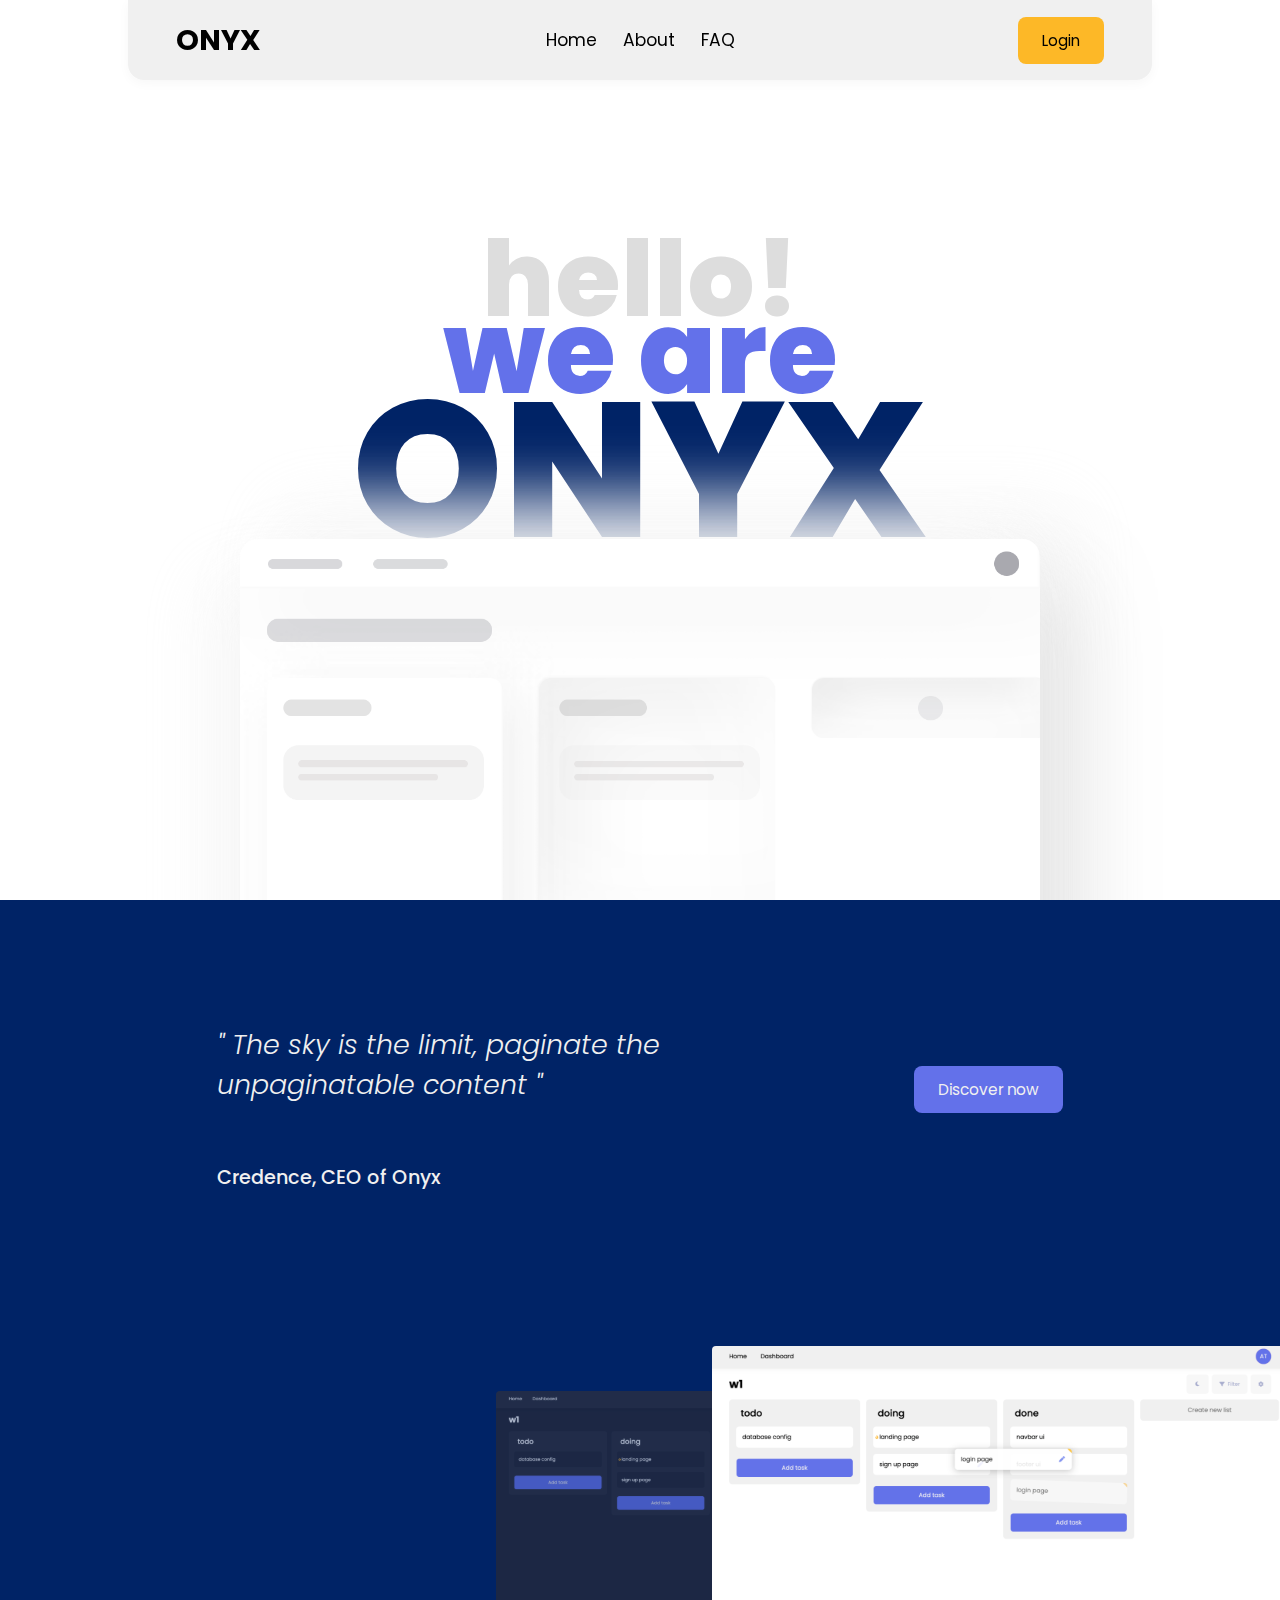
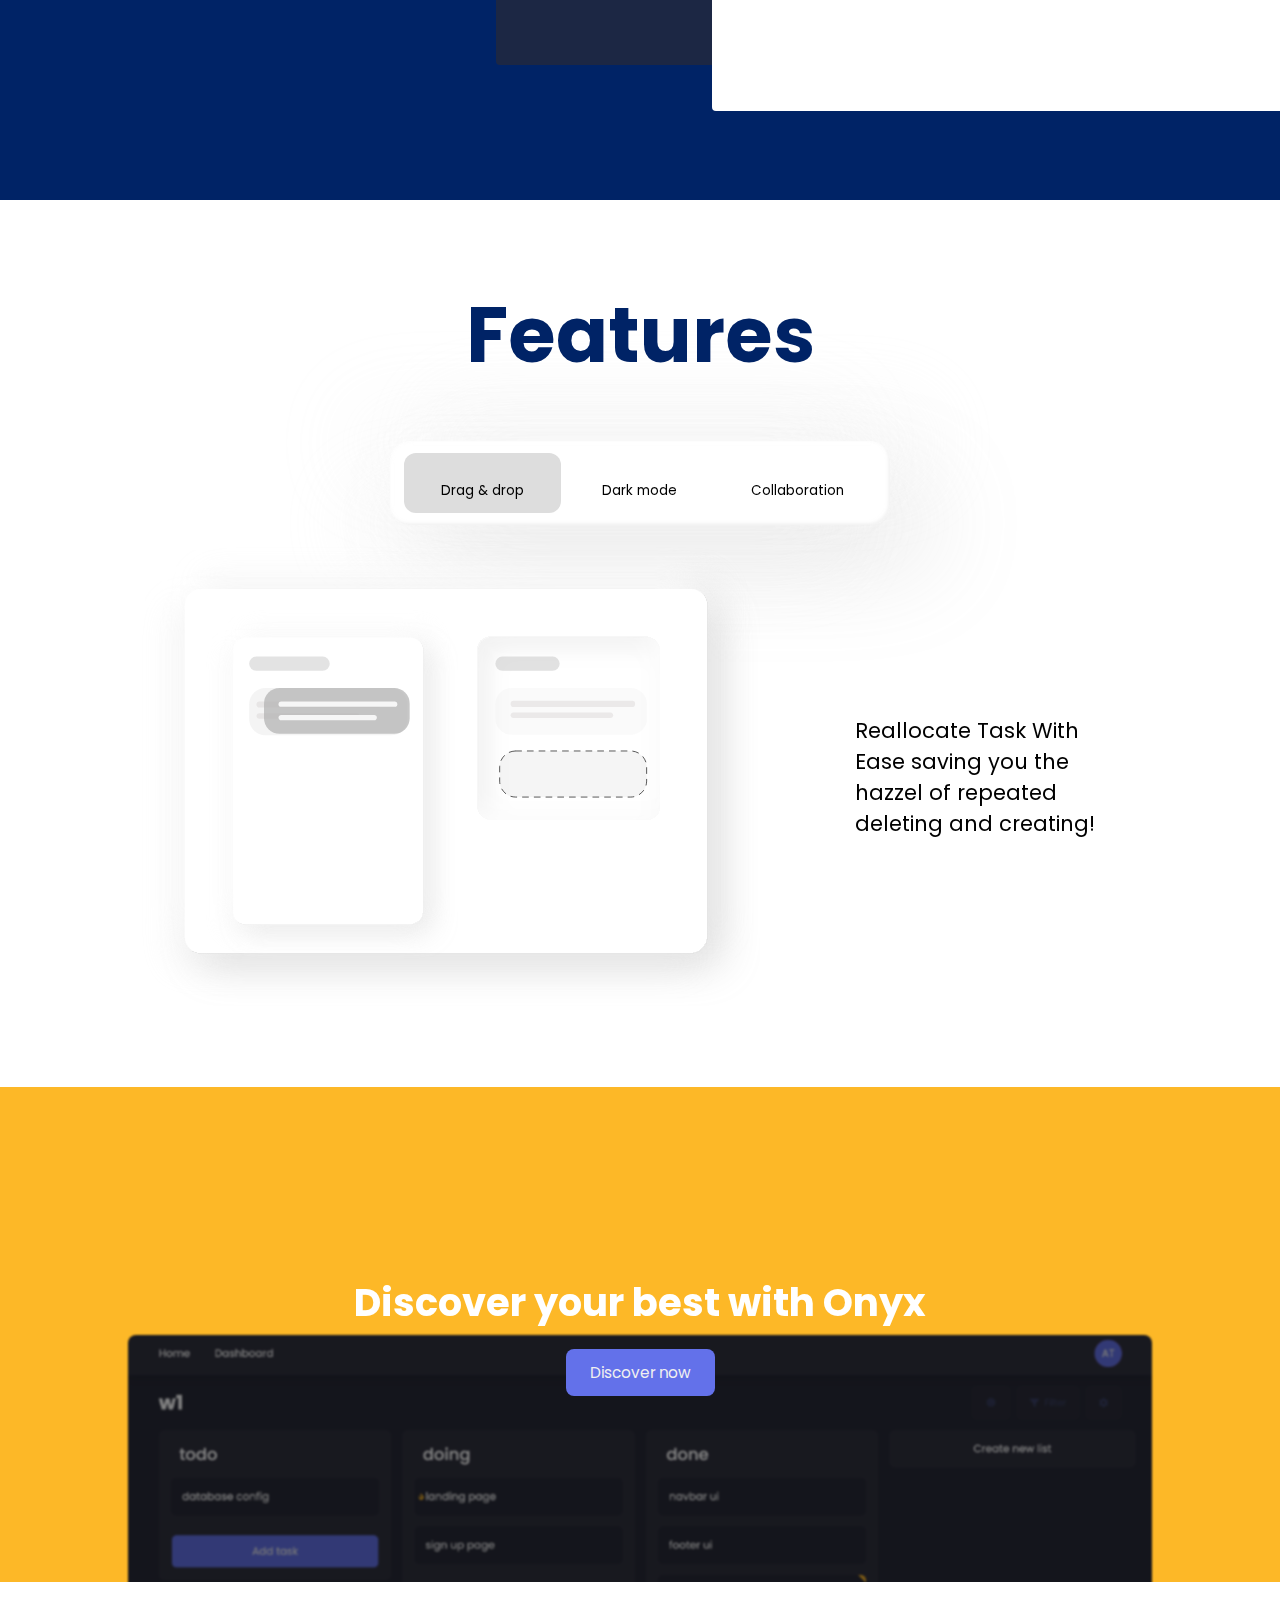
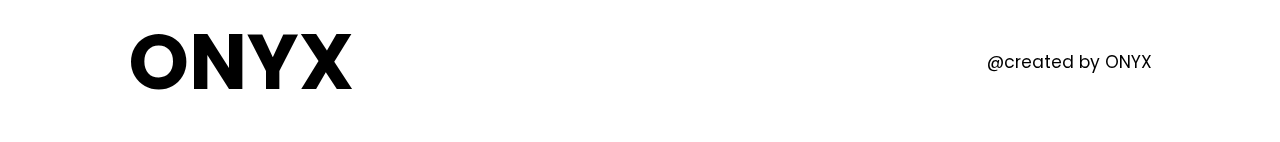
==== commit 3244de02: "Refactor" ====
--- a/index.html
+++ b/index.html
@@ -18,7 +18,7 @@
         />
         <link
             rel="icon"
-            href="https://deciem.com/on/demandware.static/Sites-deciem-Site/-/default/dw7f9915df/images/brands-logo/theordinary_black.svg"
+            href="./assets/img/logo.png"
             type="image/x-icon"
         />
         <!-- link font awesome -->
--- a/assets/css/homepage.css
+++ b/assets/css/homepage.css
@@ -8,6 +8,24 @@
     height: 4px;
     background-color: var(--yellow);
     z-index: 1000;
+}
+
+.navbar__logo {
+    transition: 0.2s;
+}
+
+.navbar__logo:hover {
+    cursor: pointer;
+    transform: scale(1.1);
+    animation: hueHack 2s ease-in-out infinite alternate;
+}
+
+@keyframes hueHack {
+    from {
+        color: var(--yellow);
+    } to {
+        color: var(--soft-pink);
+    }
 }
 
 .space{
@@ -94,6 +112,7 @@
     animation: fadeIn 1.2s ease-in-out;
     position: relative;
     z-index: 1;
+    margin-top: 12.5px;
 }
 
 .home__view-wrapper {
@@ -141,6 +160,7 @@
     z-index: 30;
     white-space: nowrap;
     margin: 4rem 0;
+    transition: 0.1s;
 }
 
 .view__img-wrapper {
@@ -279,7 +299,7 @@
 .prefooter__heading {
     font-size: 4rem;
     text-align: center;
-    color: var(--white);
+    color: var(--white-color);
     z-index: 30;
     padding-bottom: 18px;
 }
@@ -297,6 +317,7 @@
 
 .prefooter__btn {
     background-color: var(--soft-pink);
+    margin: 0;
 }
 
 
--- a/assets/css/homepage-responsive.css
+++ b/assets/css/homepage-responsive.css
@@ -1,4 +1,23 @@
-@media (max-width: 768px) {
+@media (max-width: 968px) and (min-width: 768px) {
+    .feature__img {
+        width: 500px;
+    }
+
+    .feature__img-helper {
+        width: 112px;
+        top: 120px;
+        left: 100px;
+    }
+
+    @keyframes flyTask {
+        from {
+        } to {
+            transform: translateY(48px) translateX(190px);
+        }
+    }
+}
+
+@media (max-width: 767px) {
 
     .home__welcome-wrapper {
         height: 100vh;
@@ -23,10 +42,14 @@
     }
     .welcome__onyx-text {
         top: 50vh;
-        transform: translateY(-50%) rotateX(75deg);
+        transform: translateY(-50%) ;
         font-size: 12rem;
-        animation: hueSwitch 1s infinite alternate;
-        box-shadow: var(--box-engrave);
+        /* animation: hueSwitch 1s infinite alternate; */
+        /* box-shadow: var(--box-engrave); */
+        color: #e4e6ff;
+        text-shadow: -5px 5px 0px #5965d4, -10px 10px 0px #4c57b7, -15px 15px 0px #3d4695;
+
+
     }
 
     @keyframes hueSwitch {
@@ -37,16 +60,11 @@
         }
         100% {
             color: var(--soft-pink);
-        transform: translateY(-50%) rotateX(60deg) rotateZ(400deg) translateZ(-18px);
+        transform: translateY(2rem) rotateX(60deg) rotateZ(400deg) translateZ(-18px);
+        text-shadow: 8px 8px 8px rgb(124, 124, 124);
+
 
         }
-    }
-
-    .text__wrapper {
-        /* display: flex;
-        flex-direction: column;
-        gap: 0;
-        height: 100px !important; */
     }
 
     .welcome__img {
@@ -151,8 +169,8 @@
     }
 
     .prefooter__heading {
-        font-size: 3rem;
-        width: 90%;
+        font-size: 2.8rem;
+        width: 80%;
     }
 
     .footer__logo {
--- a/assets/css/navbar.css
+++ b/assets/css/navbar.css
@@ -16,7 +16,7 @@
     top: 0;
     left: 0;
     right: 0;
-    border-radius: 16px;
+    border-radius: 0 0 16px 16px;
     background-color: var(--white);
     box-shadow: var(--task-shadow);
 }
@@ -47,11 +47,14 @@
     color: var(--black);
     font-weight: 400;
     text-transform: capitalize;
+    transition: 0.2s;
 }
 
 .navbar__link:hover {
     cursor: pointer;
-    opacity: 0.7;
+    color: var(--pink-color);
+    transform: scale(1.1);
+    /* opacity: 0.7; */
 }
 
 .navbar__login {
@@ -60,6 +63,13 @@
 
     background-color: var(--yellow);
     padding: 12px 24px;
+    transition: 0.2s;
+
+}
+
+.navbar__login:hover {
+    transform: scale(1.1);
+    
 }
 
 .navbar__hamburger-wrapper {
--- a/assets/css/base.css
+++ b/assets/css/base.css
@@ -7,23 +7,25 @@
     font-family: "Poppins", sans-serif !important;
     font-size: 60% !important;
     width: 100%;
-    overflow: auto;
+    /* overflow: hidden; */
     scroll-behavior: smooth;
 }
 body {
     overflow: auto;
 }
-.page__wrapper{
+.page__wrapper {
     width: 100%;
     max-width: 1000px;
     margin: 0 auto;
 }
+
 :root {
     --border-main: 8px;
     --border-sub: 8px;
     --button-border: 8px;
     --blue: #1b73e7;
     --black: #000;
+    --constant-black: #000;
     --white: #f0f0f0;
     --dark-light-white: #f1f1f1;
     --constant-white: #f1f1f1;
@@ -37,6 +39,7 @@
     --light-red: #f87ea1;
     --alt-blue: #f5f8ff;
     --tan: #fffbf1;
+    --green: rgb(145, 221, 97);
     --task-color: #ffffff;
     --box-shadow: -24px 24px 48px rgba(217, 217, 217, 0.2), 24px -24px 48px rgba(217, 217, 217, 0.2), -24px -24px 48px rgba(255, 255, 255, 0.9), 24px 24px 60px rgba(217, 217, 217, 0.9), inset 1px 1px 2px rgba(255, 255, 255, 0.3), inset -1px -1px 2px rgba(217, 217, 217, 0.5);
     --box-shadow-engrave: 1px 1px 2px rgba(255, 255, 255, 0.3), -1px -1px 2px rgba(217, 217, 217, 0.5), inset -15px 15px 30px rgba(217, 217, 217, 0.2), inset 15px -15px 30px rgba(217, 217, 217, 0.2), inset -15px -15px 30px rgba(255, 255, 255, 0.9), inset 15px 15px 38px rgba(217, 217, 217, 0.9);
@@ -78,9 +81,9 @@
        -khtml-user-select: none; /* Konqueror HTML */
          -moz-user-select: none; /* Old versions of Firefox */
           -ms-user-select: none; /* Internet Explorer/Edge */
-              user-select: none; /* Non-prefixed version, currently
+                user-select: none; /* Non-prefixed version, currently
                                     supported by Chrome, Edge, Opera and Firefox */
-  }
+}
 
 .white{
     color: var(--white) !important;
@@ -113,7 +116,7 @@
 }
 
 .btn:hover {
-    transform: scale(1.04);
+    transform: scale(1.02);
     cursor: pointer;
 }
 
@@ -173,18 +176,22 @@
     font-weight: 400;
     line-height: 64px;
     height: 100%;
-    color: var(--white);
+    color: var(--white-color);
 }
 
 .toast::before {
     content: "";
-    border: 4px solid var(--red);
+    /* border: 4px solid var(--red); */
+    width: 8px;
     position: absolute;
-
-    left: 0;
+    background-color: transparent;
+    left: 0;   
     top: 0;
     bottom: 0;
-
+}
+
+.toast-wrapper.success {
+    background-color: var(--green) !important;
 }
 
 .enable {
@@ -216,25 +223,16 @@
     background: var(--purple) !important;
 }
 
-.loading-wrapper {
-    width: 100%; 
-    height: 100vh;
-    display: grid;
+.loading {
     position: absolute;
-    z-index: 2;
-    place-items: center;
-    background-color: var(--white);
-    visibility: visible;
-    /* opacity: 1; */
-    transition: all 0.3s linear;
-}
-
-.square-loading {
-    width: 100px;
-    height: 100px;
-    background-color: var(--purple);
+    width: 48px;
+    height: 48px;
+    right: 48px;
+    bottom: 48px;
     border-radius: 8px;
-    animation: flip 1.2s ease-in-out infinite;
+    background-color: var(--soft-pink);
+    animation: flip 1s infinite alternate;
+    z-index: 9999;
 }
 
 @keyframes fadeOut {
@@ -247,24 +245,25 @@
 }
 
 @keyframes flip {
-   0% {
-      transform: perspective(200px) rotateX(0) rotateY(0);
-   }
-
-   50% {
-      transform: perspective(200px) rotateX(180deg) rotateY(0);
-   }
-
-   100% {
-      transform: perspective(200px) rotateX(180deg) rotateY(180deg);
-   }
-}
-.input-field{
+    0% {
+        transform: perspective(200px) rotateX(0) rotateY(0);
+    }
+
+    50% {
+        transform: perspective(200px) rotateX(180deg) rotateY(0);
+        background-color: var(--yellow);
+    }
+
+    100% {
+        transform: perspective(200px) rotateX(180deg) rotateY(180deg);
+    }
+}
+.input-field {
     width: 100%;
     box-sizing: border-box;
     height: 1rem;
-    border-radius: 25px;
-    font-size: 17px;
+    border-radius: var(--border-main);
+    font-size: 1.8rem;
     font-weight: 300;
     padding: 2.5rem;
 }
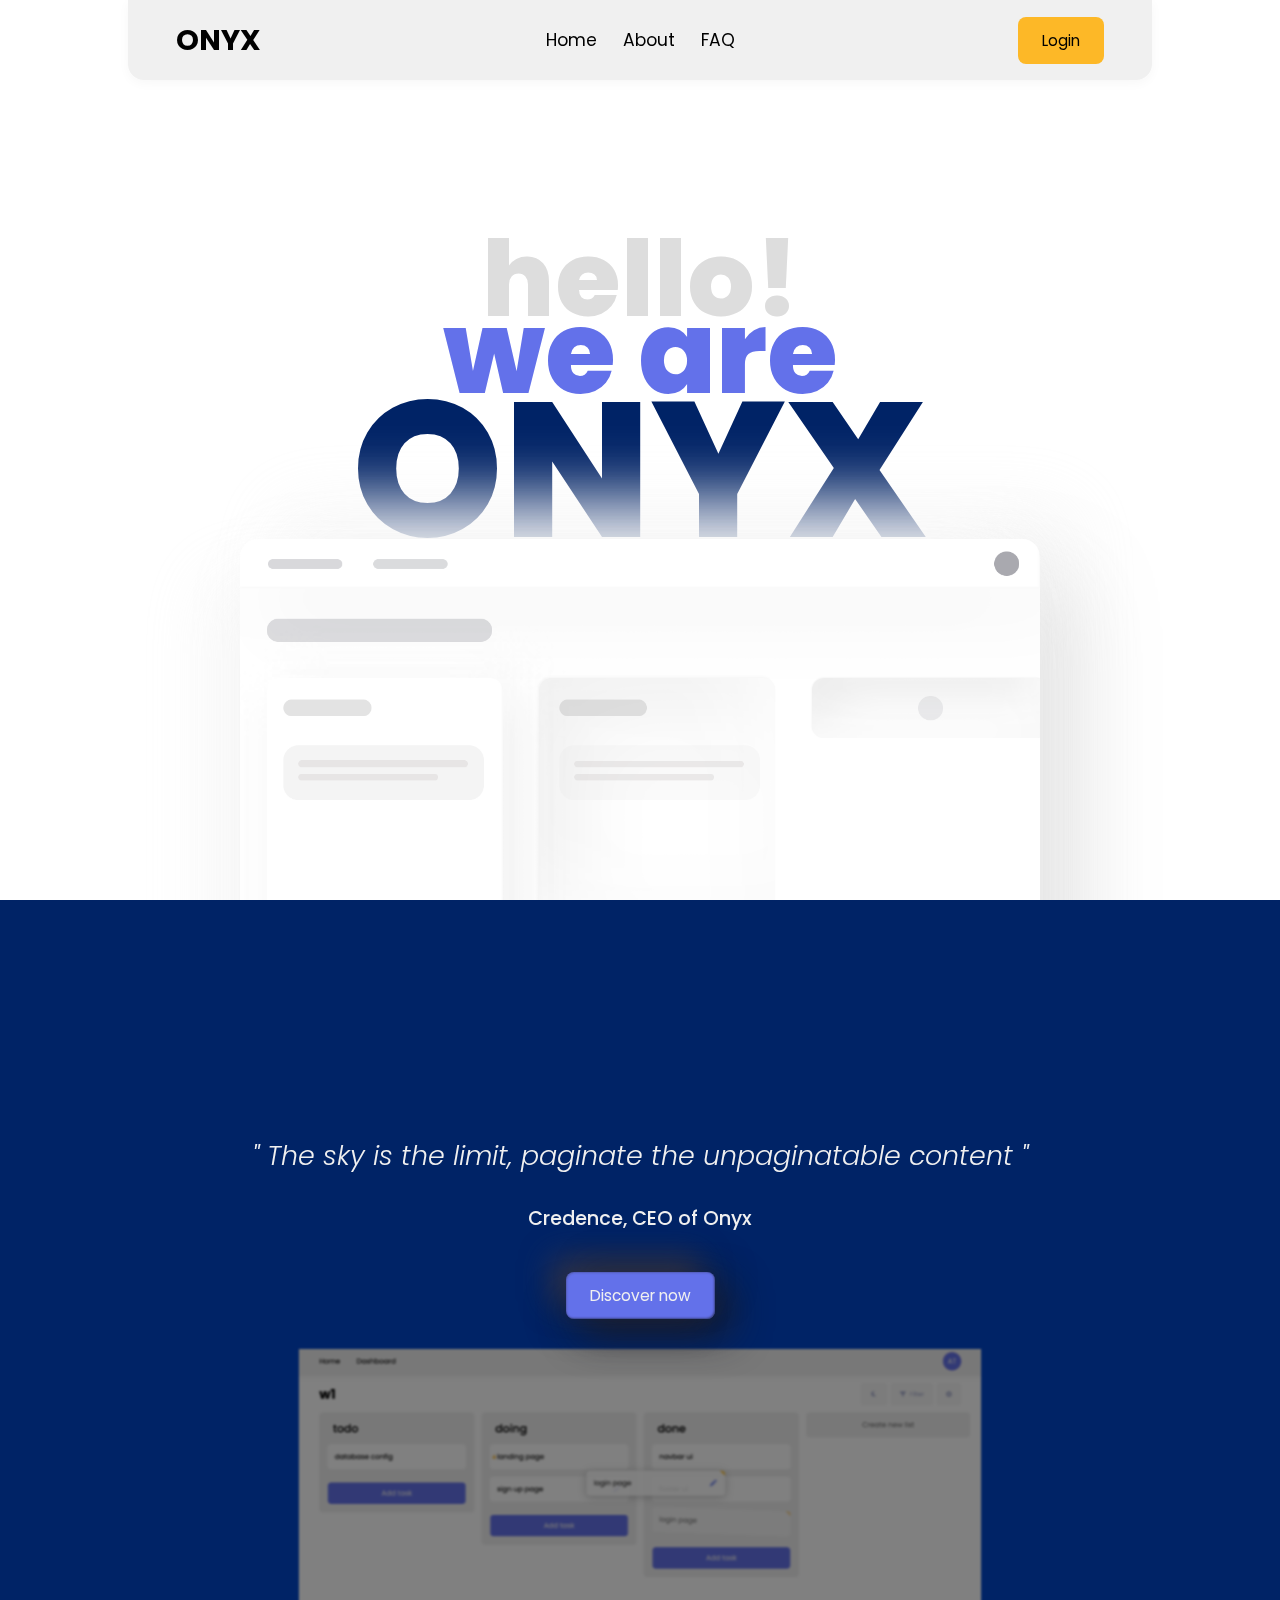
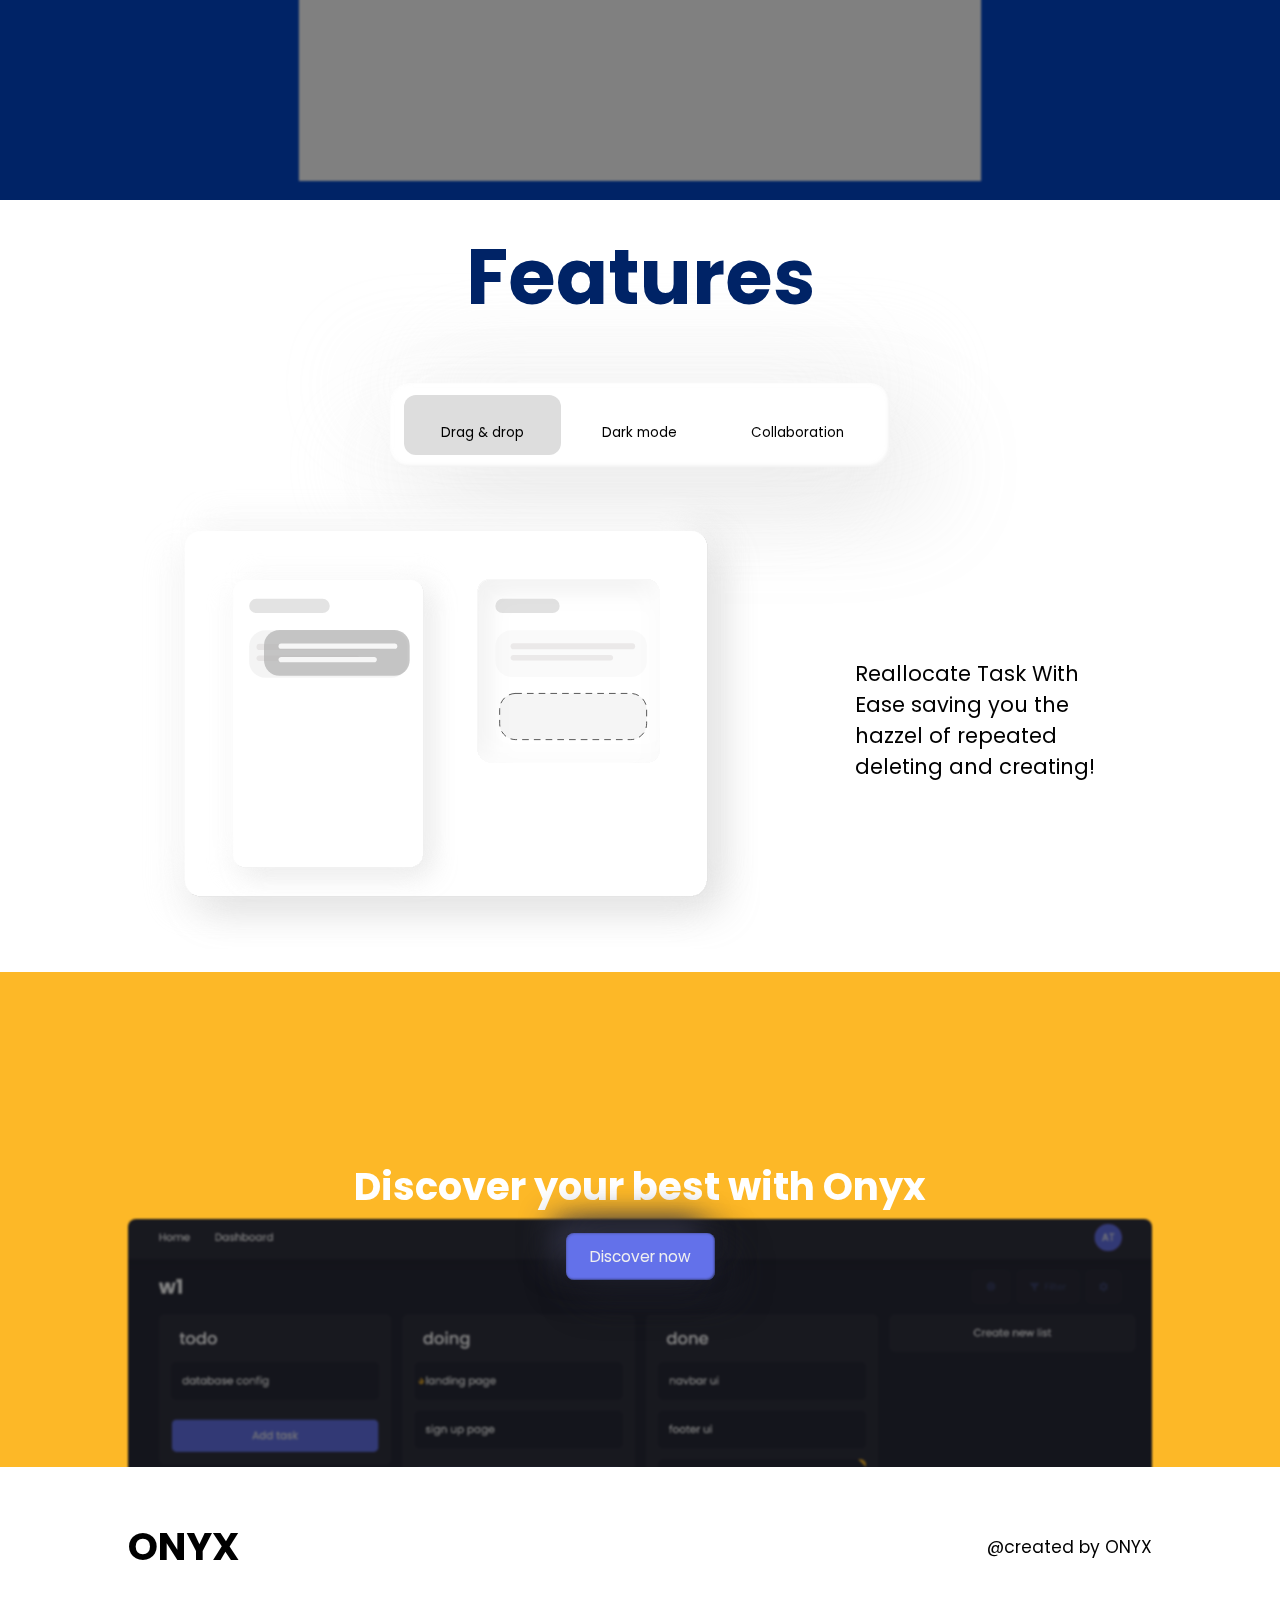
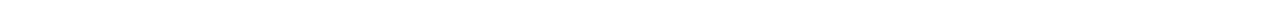
==== commit a50c8446: "Hotfix homepage" ====
--- a/index.html
+++ b/index.html
@@ -81,34 +81,34 @@
             </section>
             <div class="space"></div>
             <section class="home__view-wrapper">
-                <div class="page__wrapper">
-                    <div class="view__text-wrapper">
-                        <div class="content__wrapper">
-                            <p class="view__text-quote">
-                                " The sky is the limit, paginate the unpaginatable
-                                content "
-                            </p>
-                            <p class="view__text-credit">Credence, CEO of Onyx</p>
-                        </div>
-                        <button class="discover-btn btn">Discover now</button>
+
+                <div class="view__text-wrapper">
+                    <div class="content__wrapper">
+                        <p class="view__text-quote">
+                            " The sky is the limit, paginate the unpaginatable
+                            content "
+                        </p>
+                        <p class="view__text-credit">Credence, CEO of Onyx</p>
                     </div>
-                    <div class="view__img-wrapper">
-                        <img
-                            src="./assets/img/homepage/onyx_1.svg"
-                            alt="onyx_1"
-                            class="view__img"
-                        />
-                        <img
-                            src="./assets/img/homepage/onyx_2.svg"
-                            alt="onyx_2"
-                            class="view__img"
-                        />
-                        <img
-                            src="./assets/img/homepage/onyx_3.svg"
-                            alt="onyx_3"
-                            class="view__img"
-                        />
-                    </div>
+                    <button class="discover-btn btn">Discover now</button>
+                </div>
+
+                <div class="view__img-wrapper">
+                    <img
+                        src="./assets/img/homepage/onyx_1.svg"
+                        alt="onyx_1"
+                        class="view__img"
+                    />
+                    <img
+                        src="./assets/img/homepage/onyx_2.svg"
+                        alt="onyx_2"
+                        class="view__img"
+                    />
+                    <img
+                        src="./assets/img/homepage/onyx_3.svg"
+                        alt="onyx_3"
+                        class="view__img"
+                    />
                 </div>
             </section>
 
--- a/assets/css/homepage.css
+++ b/assets/css/homepage.css
@@ -1,3 +1,4 @@
+@import "./footer.css";
 
 .line{
     /* display: none; */
@@ -118,19 +119,18 @@
 .home__view-wrapper {
     height: 100vh;
     background-color: var(--pink-color);
-    /* padding-bottom: 14rem;
-    padding-top: 14rem; */
     overflow: hidden;
+    position: relative;
 }
 
 .view__text-wrapper {
-    /* width: 80%; */
-    margin: 4rem 8rem;
-    margin-top: 9rem;
+    transform: translateY(18vh);    
     display: flex;
     justify-content: space-between;
     align-items: center;
-    /* gap: 180px; */
+    max-width: 1000px;
+    margin: 0 auto;
+    width: 80%;
 }
 
 .view__text-quote {
@@ -163,6 +163,11 @@
     transition: 0.1s;
 }
 
+.view__page-wrapper-mod {
+    position: relative;
+
+}
+
 .view__img-wrapper {
     display: flex;
     align-items: center;
@@ -174,13 +179,21 @@
 
 .view__img {
     margin-top: 2rem;
-    width: 80%;
+    /* width: 80%; */
     position: relative;
     border-radius: 4px;
+    position: absolute;
+    bottom: 0;
+    height: 48vh;
+    /* border: 2px solid var(--soft-pink); */
+    margin-bottom: 8rem;
+
 }
 
 .view__img:nth-child(1) {
-    width: 60%;
+    height: 45vh;
+
+
     z-index: 3;
     transform: translateX(50%);
     opacity: 0.7;
@@ -192,24 +205,20 @@
 }
 
 .view__img:nth-child(3) {
-    width: 60%;
+    height: 45vh;
     z-index: 3;
     transform: translateX(-50%);
     opacity: 0.7;
 }
 
 .home__feature-wrapper {
-    /* height: 100vh; */
     display: flex;
     flex-direction: column;
-    /* width: 80%; */
-    /* margin: 0 auto; */
     padding: 8rem 2rem;
     background-color: var(--white-color);
 }
 
 .feature__heading {
-
     font-size: 8rem;
     color: var(--pink-color);
     text-align: center;
@@ -219,13 +228,11 @@
 .feature__picker-wrapper {
     background-color: var(--white-color);
     display: grid;
-    /* height: auto; */
     grid-template-columns: 1fr 1fr 1fr;
     margin: 0 auto;
     border-radius: 20px;
     padding: 12px 14px;
     width: 50%;
-    /* gap: 18px; */
     box-shadow: -40px 40px 80px rgba(231, 231, 231, 0.2), 40px -40px 80px rgba(231, 231, 231, 0.2), -40px -40px 80px rgba(251, 251, 251, 0.9), 40px 40px 100px rgba(231, 231, 231, 0.9), inset 2px 2px 3px rgba(251, 251, 251, 0.3), inset -2px -2px 3px rgba(231, 231, 231, 0.5);
 }
 
@@ -241,7 +248,7 @@
     cursor: pointer;
     opacity: 0.7;
 }
-.pick{
+.pick {
     background-color: var(--gray);
     border-radius: 12px;
     transition: 0.3s;
@@ -318,31 +325,6 @@
 .prefooter__btn {
     background-color: var(--soft-pink);
     margin: 0;
-}
-
-
-footer {
-    height: 160px;
-    width: 100%;
-    background-color: var(--white-color);
-}
-
-.footer-wrapper {
-    width: 80%;
-    display: flex;
-    margin: 0 auto;
-    justify-content: space-between;
-    align-items: center;
-    height: 100%;
-}
-
-.footer__logo {
-    font-size: 8rem;
-    font-weight: bold;
-}
-
-.footer__text {
-    font-size: 1.8rem;
 }
 
 @keyframes flyTask {
--- a/assets/css/homepage-responsive.css
+++ b/assets/css/homepage-responsive.css
@@ -9,11 +9,73 @@
         left: 100px;
     }
 
+    .view__img-wrapper {
+        margin-top: 12rem;
+    }
+
+
+
     @keyframes flyTask {
         from {
         } to {
             transform: translateY(48px) translateX(190px);
         }
+    }
+}
+
+@media (max-width: 1280px) {
+    .view__img:nth-child(1) {
+        display: none;
+    
+    }
+    
+    .view__img:nth-child(2) {
+    width: 80%;
+    /* transform: scale(2); */
+
+    }
+    
+    .view__img:nth-child(3) {
+        display: none;
+
+
+    }
+
+    .discover-btn {
+        box-shadow: var(--box-shadow-dark);
+    }
+
+    .home__feature-wrapper {
+        width: 100%;
+        padding: 2rem;
+    }
+
+
+
+    .view__text-wrapper {
+        transform: translateY(22vh);
+        flex-direction: column;
+        position: relative;
+        z-index: 30;
+    }
+
+    .view__text-quote {
+        width: 100%;
+        padding-bottom: 8px;
+        text-align: center;
+        margin: 0 auto;
+    }
+
+    .view__text-credit {
+        text-align: center;
+    }
+
+    .view__img {
+        margin-top: 2rem;
+        margin-bottom: 2rem;
+        
+    filter: blur(1px) brightness(50%);
+        
     }
 }
 
@@ -72,58 +134,8 @@
         display: none;
     }
 
-    .home__feature-wrapper {
-        width: 100%;
-        padding: 2rem;
-    }
-
-    .home__view-wrapper {
-        padding-top: 2rem;
-        padding-bottom: 8rem;
-        
-    }
-
-    .view__text-wrapper {
-        /* padding-top: 10rem; */
-        flex-direction: column;
-    }
-
-    .view__text-quote {
-        width: 100%;
-        padding-bottom: 8px;
-        text-align: center;
-        margin: 0 auto;
-    }
-
-    .view__text-credit {
-        text-align: center;
-        margin-bottom: 18px;
-    }
-
-    .view__img-wrapper {
-        padding-top: 2rem;
-    }
-
-    .view__img {
 
 
-        width: 60%;
-    }
-
-    .view__img:nth-child(1) {
-        transform: scale(1.5);
-    
-    }
-    
-    .view__img:nth-child(2) {
-        transform: scale(1.8);
-
-    }
-    
-    .view__img:nth-child(3) {
-        transform: scale(1.5);
-
-    }
 
     .feature__picker-wrapper {
         gap: 4px;
--- a/assets/css/navbar.css
+++ b/assets/css/navbar.css
@@ -52,15 +52,14 @@
 
 .navbar__link:hover {
     cursor: pointer;
-    color: var(--pink-color);
+    color: var(--yellow);
     transform: scale(1.1);
     /* opacity: 0.7; */
 }
 
 .navbar__login {
-    font-size: 1.8rem;
+    font-size: 1.6rem !important;
     text-transform: capitalize;
-
     background-color: var(--yellow);
     padding: 12px 24px;
     transition: 0.2s;
@@ -69,6 +68,8 @@
 
 .navbar__login:hover {
     transform: scale(1.1);
+    background-color: var(--soft-pink);
+    color: var(--white-color);
     
 }
 
--- a/assets/css/base.css
+++ b/assets/css/base.css
@@ -45,6 +45,8 @@
     --box-shadow-engrave: 1px 1px 2px rgba(255, 255, 255, 0.3), -1px -1px 2px rgba(217, 217, 217, 0.5), inset -15px 15px 30px rgba(217, 217, 217, 0.2), inset 15px -15px 30px rgba(217, 217, 217, 0.2), inset -15px -15px 30px rgba(255, 255, 255, 0.9), inset 15px 15px 38px rgba(217, 217, 217, 0.9);
     --task-shadow: rgba(0, 0, 0, 0.034) 0px 3px 12px;
     --nav-shadow: rgba(17, 12, 46, 0.15) 0px 48px 100px 0px;
+    --list-shadow: -14px 14px 28px rgba(224, 224, 224, 0.2), 14px -14px 28px rgba(224, 224, 224, 0.2), -14px -14px 28px rgba(255, 255, 255, 0.9), 14px 14px 35px rgba(224, 224, 224, 0.9), inset 1px 1px 2px rgba(255, 255, 255, 0.3), inset -1px -1px 2px rgba(224, 224, 224, 0.5);
+    --box-shadow-dark: -15px 15px 30px rgba(28, 29, 39, 0.2), 15px -15px 30px rgba(28, 29, 39, 0.2), -15px -15px 30px rgba(52, 53, 72, 0.9), 15px 15px 38px rgba(28, 29, 39, 0.9), inset 1px 1px 2px rgba(52, 53, 72, 0.3), inset -1px -1px 2px rgba(28, 29, 39, 0.5);
 
     /* Default color */
     --white-color: #ffffff;
@@ -73,6 +75,7 @@
     --box-shadow: -15px 15px 30px rgba(28, 29, 39, 0.2), 15px -15px 30px rgba(28, 29, 39, 0.2), -15px -15px 30px rgba(52, 53, 72, 0.9), 15px 15px 38px rgba(28, 29, 39, 0.9), inset 1px 1px 2px rgba(52, 53, 72, 0.3), inset -1px -1px 2px rgba(28, 29, 39, 0.5);
     --box-shadow-engrave: 0;
     --task-shadow: rgba(0, 0, 0, 0.103) 0px 5px 15px 0px;
+    --list-shadow: -15px 15px 30px rgba(28, 29, 39, 0.2), 15px -15px 30px rgba(28, 29, 39, 0.2), -15px -15px 30px rgba(52, 53, 72, 0.9), 15px 15px 38px rgba(28, 29, 39, 0.9), inset 1px 1px 2px rgba(52, 53, 72, 0.3), inset -1px -1px 2px rgba(28, 29, 39, 0.5);
 }
 
 .noselect {
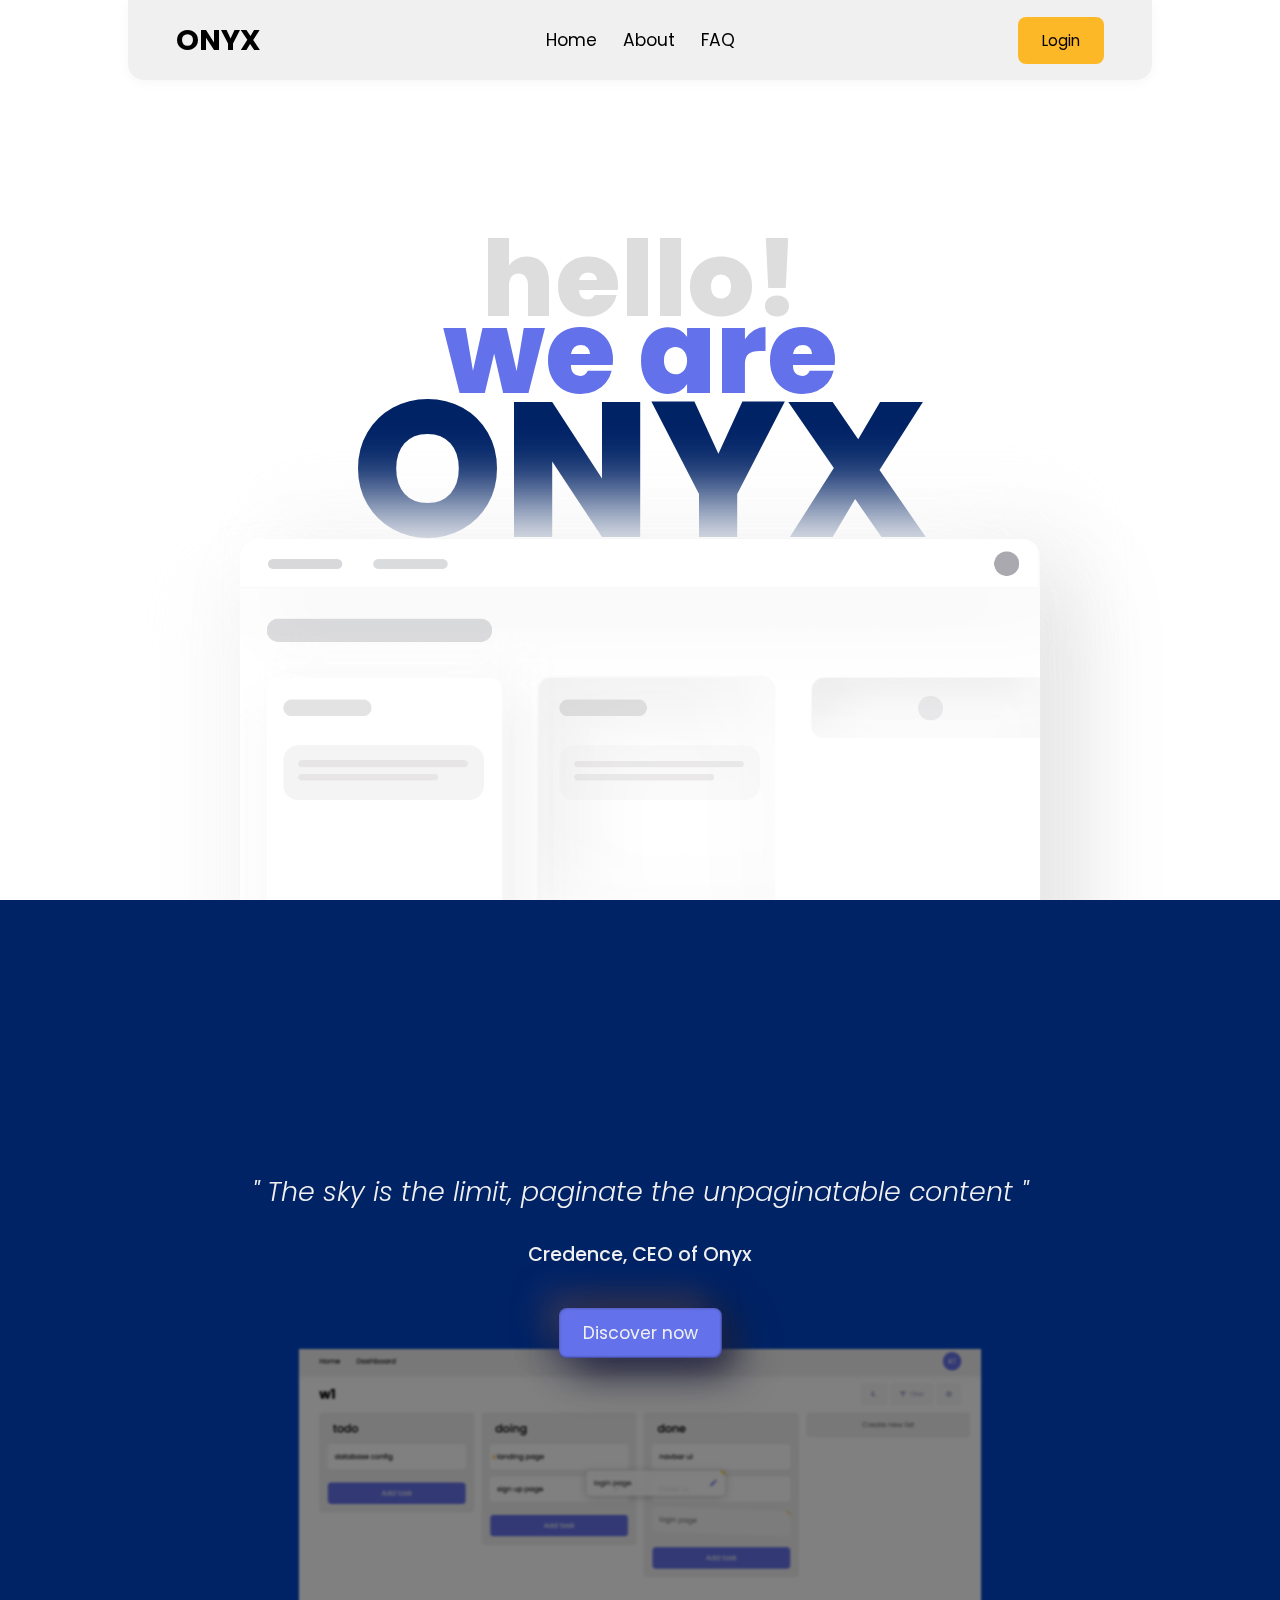
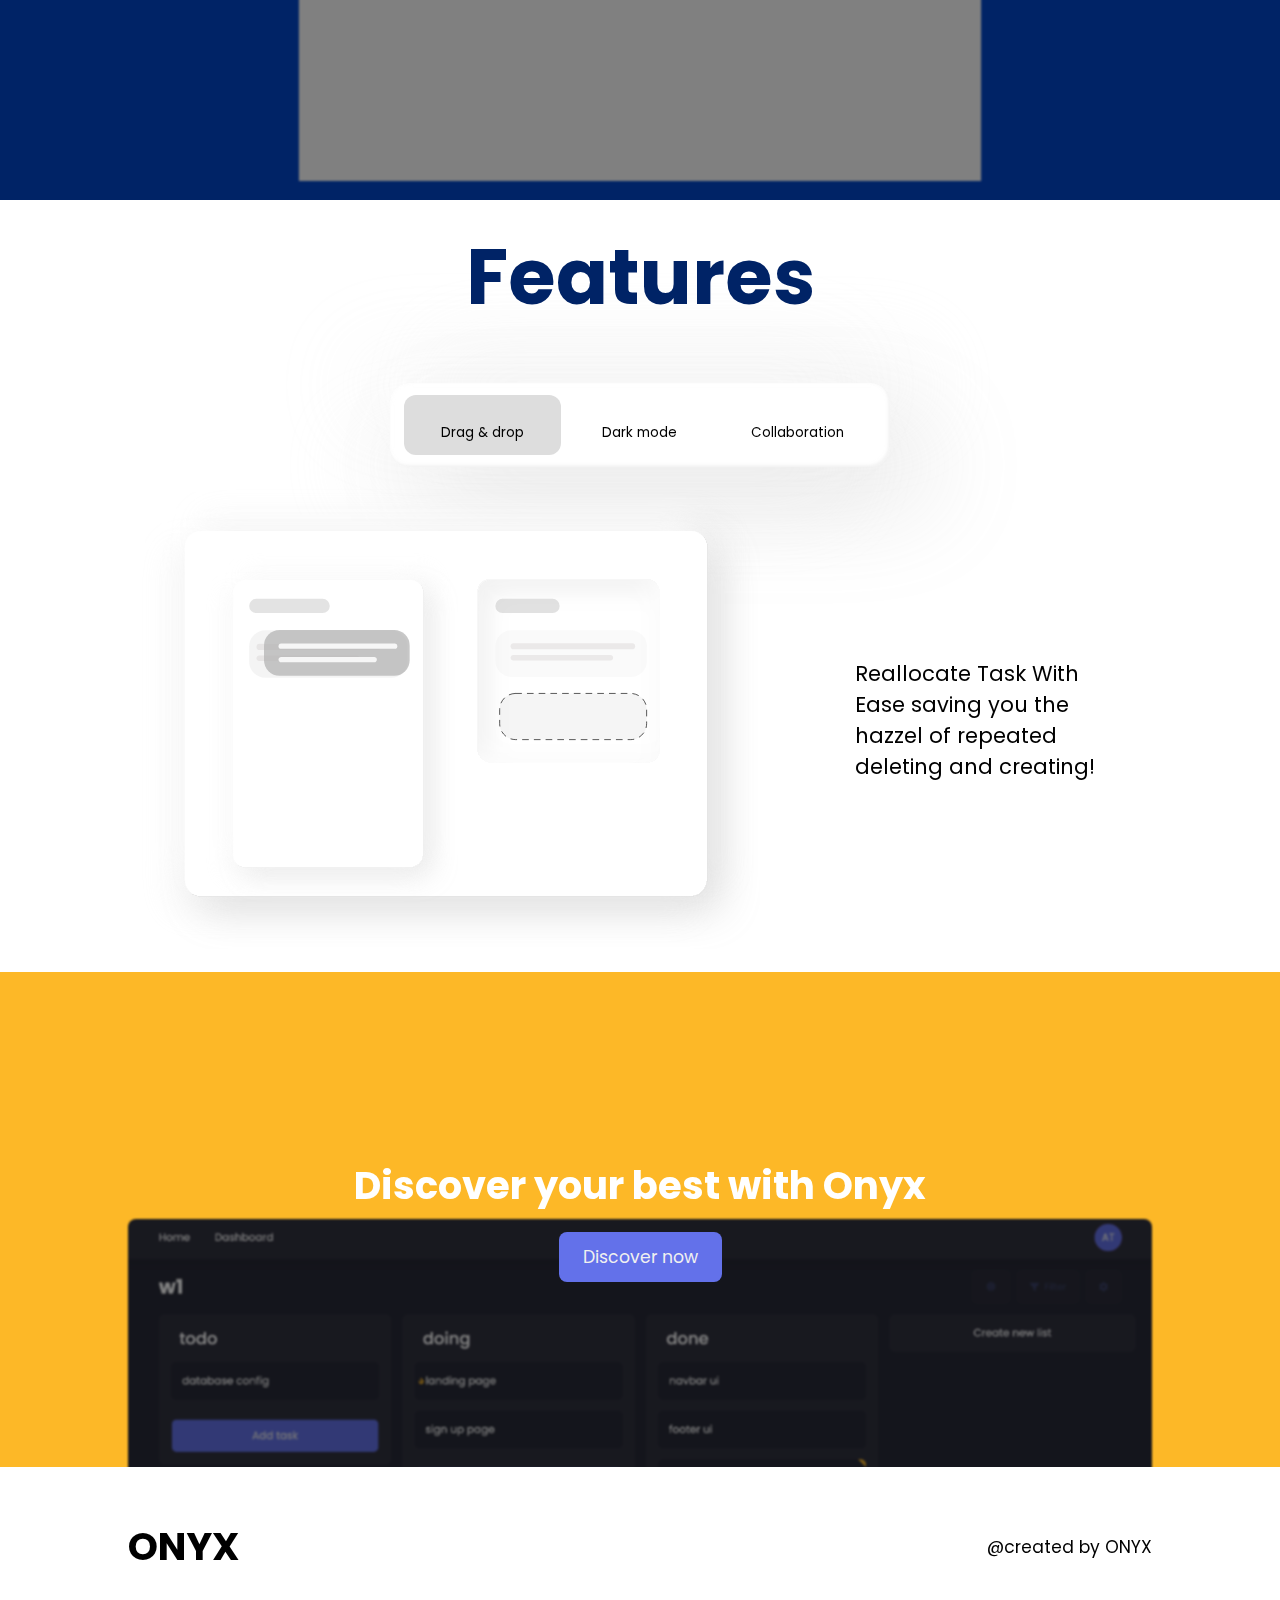
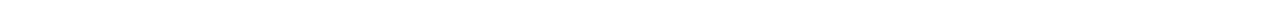
==== commit d61c984f: "Fix a lot of ? bugs???????" ====
--- a/index.html
+++ b/index.html
@@ -29,11 +29,11 @@
             crossorigin="anonymous"
             referrerpolicy="no-referrer"
         />
-
+        
+        <link rel="stylesheet" href="./assets/css/base.css" />
         <link rel="stylesheet" href="./assets/css/homepage.css" />
         <link rel="stylesheet" href="./assets/css/homepage-responsive.css" />
         <link rel="stylesheet" href="./assets/css/navbar.css" />
-        <link rel="stylesheet" href="./assets/css/base.css" />
 
         <script src="./assets/js/config.js" defer></script>
         <script src="./assets/js/homepage.js" defer></script>
@@ -43,7 +43,6 @@
         <header class="home__header">
             <nav class="home__navbar">
                 <div class="navbar__logo">ONYX</div>
-
                 <ul class="navbar__list">
                     <li class="navbar__item">
                         <a href="index.html" class="navbar__link">home</a>
--- a/assets/css/base.css
+++ b/assets/css/base.css
@@ -46,7 +46,7 @@
     --task-shadow: rgba(0, 0, 0, 0.034) 0px 3px 12px;
     --nav-shadow: rgba(17, 12, 46, 0.15) 0px 48px 100px 0px;
     --list-shadow: -14px 14px 28px rgba(224, 224, 224, 0.2), 14px -14px 28px rgba(224, 224, 224, 0.2), -14px -14px 28px rgba(255, 255, 255, 0.9), 14px 14px 35px rgba(224, 224, 224, 0.9), inset 1px 1px 2px rgba(255, 255, 255, 0.3), inset -1px -1px 2px rgba(224, 224, 224, 0.5);
-    --box-shadow-dark: -15px 15px 30px rgba(28, 29, 39, 0.2), 15px -15px 30px rgba(28, 29, 39, 0.2), -15px -15px 30px rgba(52, 53, 72, 0.9), 15px 15px 38px rgba(28, 29, 39, 0.9), inset 1px 1px 2px rgba(52, 53, 72, 0.3), inset -1px -1px 2px rgba(28, 29, 39, 0.5);
+    --box-shadow-dark: -15px 15px 30px rgba(25, 29, 72, 0.2), 15px -15px 30px rgba(28, 29, 39, 0.2), -15px -15px 30px rgba(54, 56, 92, 0.9), 15px 15px 38px rgba(34, 36, 61, 0.9), inset 1px 1px 2px rgba(59, 61, 100, 0.3), inset -1px -1px 2px rgba(28, 31, 58, 0.5);
 
     /* Default color */
     --white-color: #ffffff;
@@ -76,6 +76,7 @@
     --box-shadow-engrave: 0;
     --task-shadow: rgba(0, 0, 0, 0.103) 0px 5px 15px 0px;
     --list-shadow: -15px 15px 30px rgba(28, 29, 39, 0.2), 15px -15px 30px rgba(28, 29, 39, 0.2), -15px -15px 30px rgba(52, 53, 72, 0.9), 15px 15px 38px rgba(28, 29, 39, 0.9), inset 1px 1px 2px rgba(52, 53, 72, 0.3), inset -1px -1px 2px rgba(28, 29, 39, 0.5);
+
 }
 
 .noselect {
@@ -238,6 +239,19 @@
     z-index: 9999;
 }
 
+.loading::after {
+    content: "";
+    position: fixed;
+    width: 100vw;
+    height: 100vh;
+    top: 0;
+    right: 0;
+    left: 0;
+    bottom: 0;
+    background-color: transparent;
+
+}
+
 @keyframes fadeOut {
     from {
         opacity: 1;
--- a/assets/css/homepage.css
+++ b/assets/css/homepage.css
@@ -131,6 +131,9 @@
     max-width: 1000px;
     margin: 0 auto;
     width: 80%;
+    position: relative;
+    z-index: 30;
+    height: 8vh;
 }
 
 .view__text-quote {
--- a/assets/css/homepage-responsive.css
+++ b/assets/css/homepage-responsive.css
@@ -30,7 +30,7 @@
     }
     
     .view__img:nth-child(2) {
-    width: 80%;
+        width: 80%;
     /* transform: scale(2); */
 
     }
@@ -53,10 +53,8 @@
 
 
     .view__text-wrapper {
-        transform: translateY(22vh);
+        transform: translateY(26vh);
         flex-direction: column;
-        position: relative;
-        z-index: 30;
     }
 
     .view__text-quote {
@@ -76,6 +74,10 @@
         
     filter: blur(1px) brightness(50%);
         
+    }
+
+    .prefooter__btn {
+        box-shadow: none;
     }
 }
 
